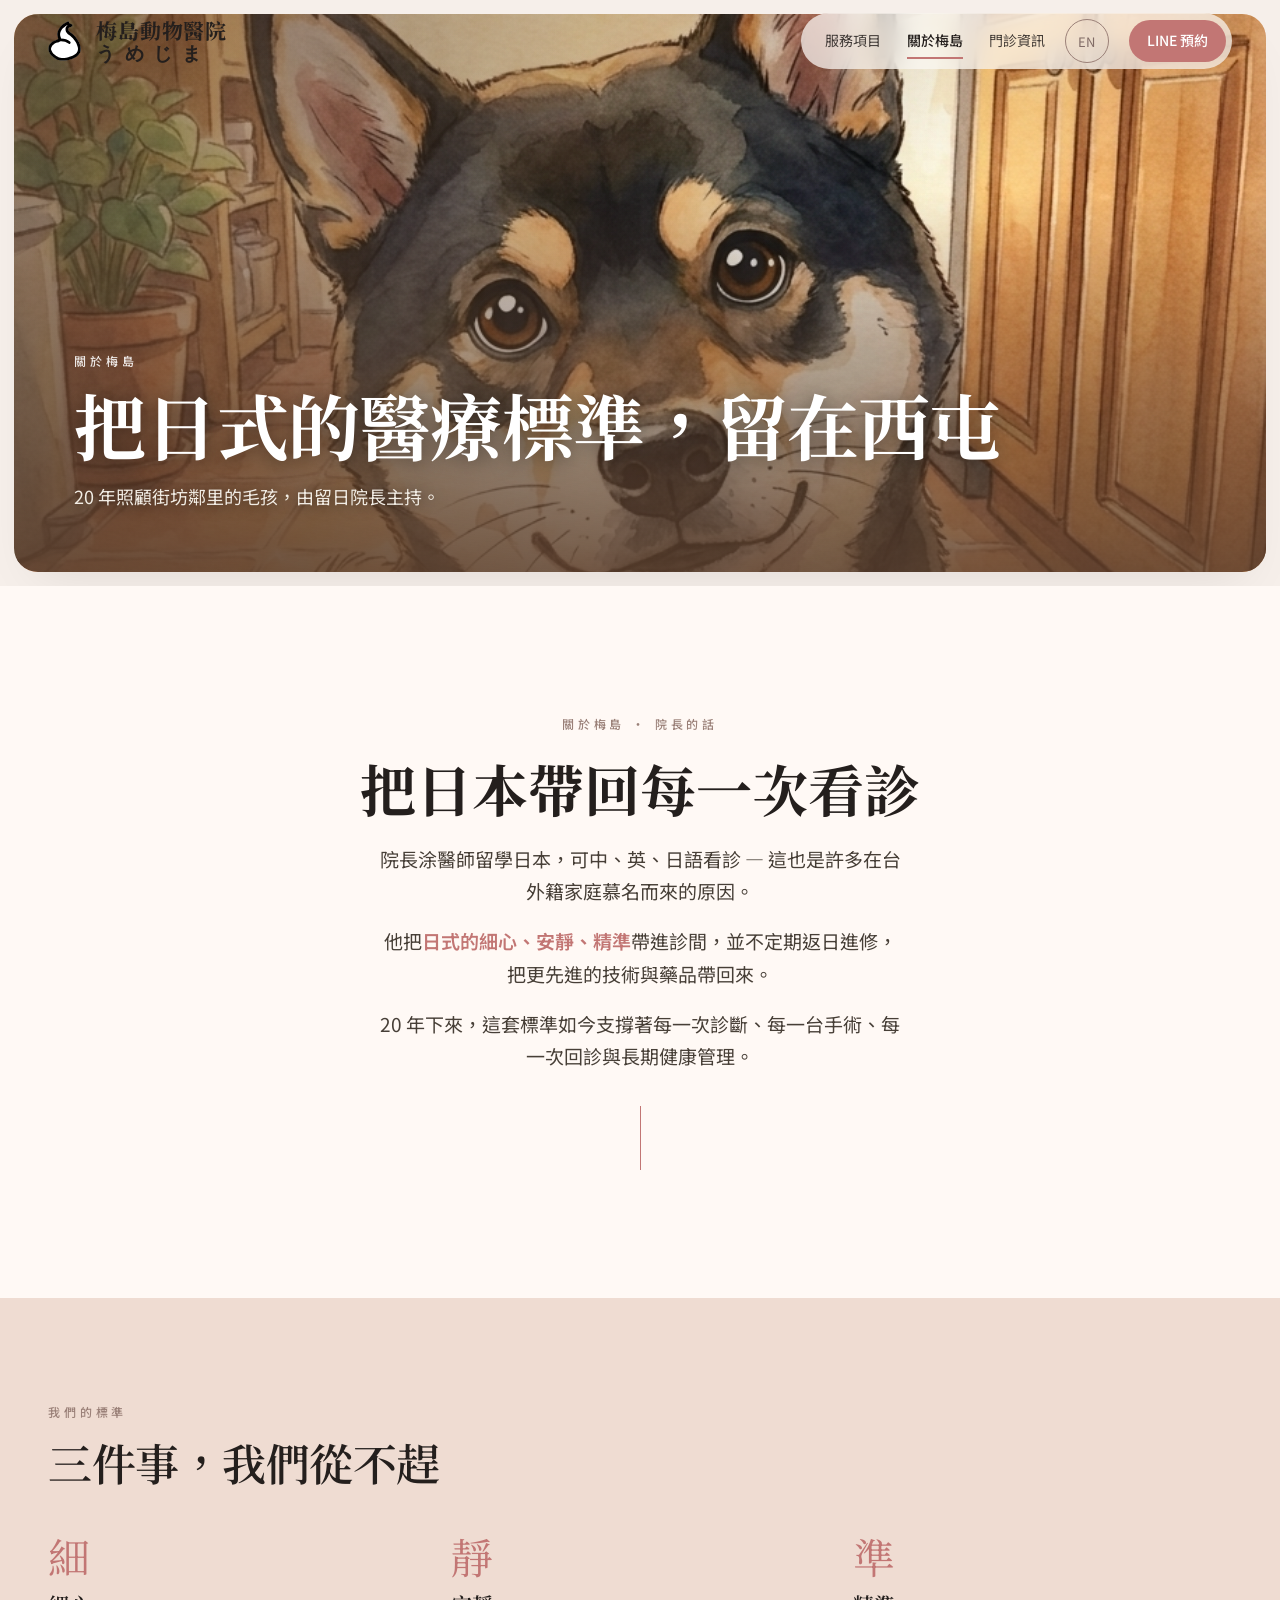
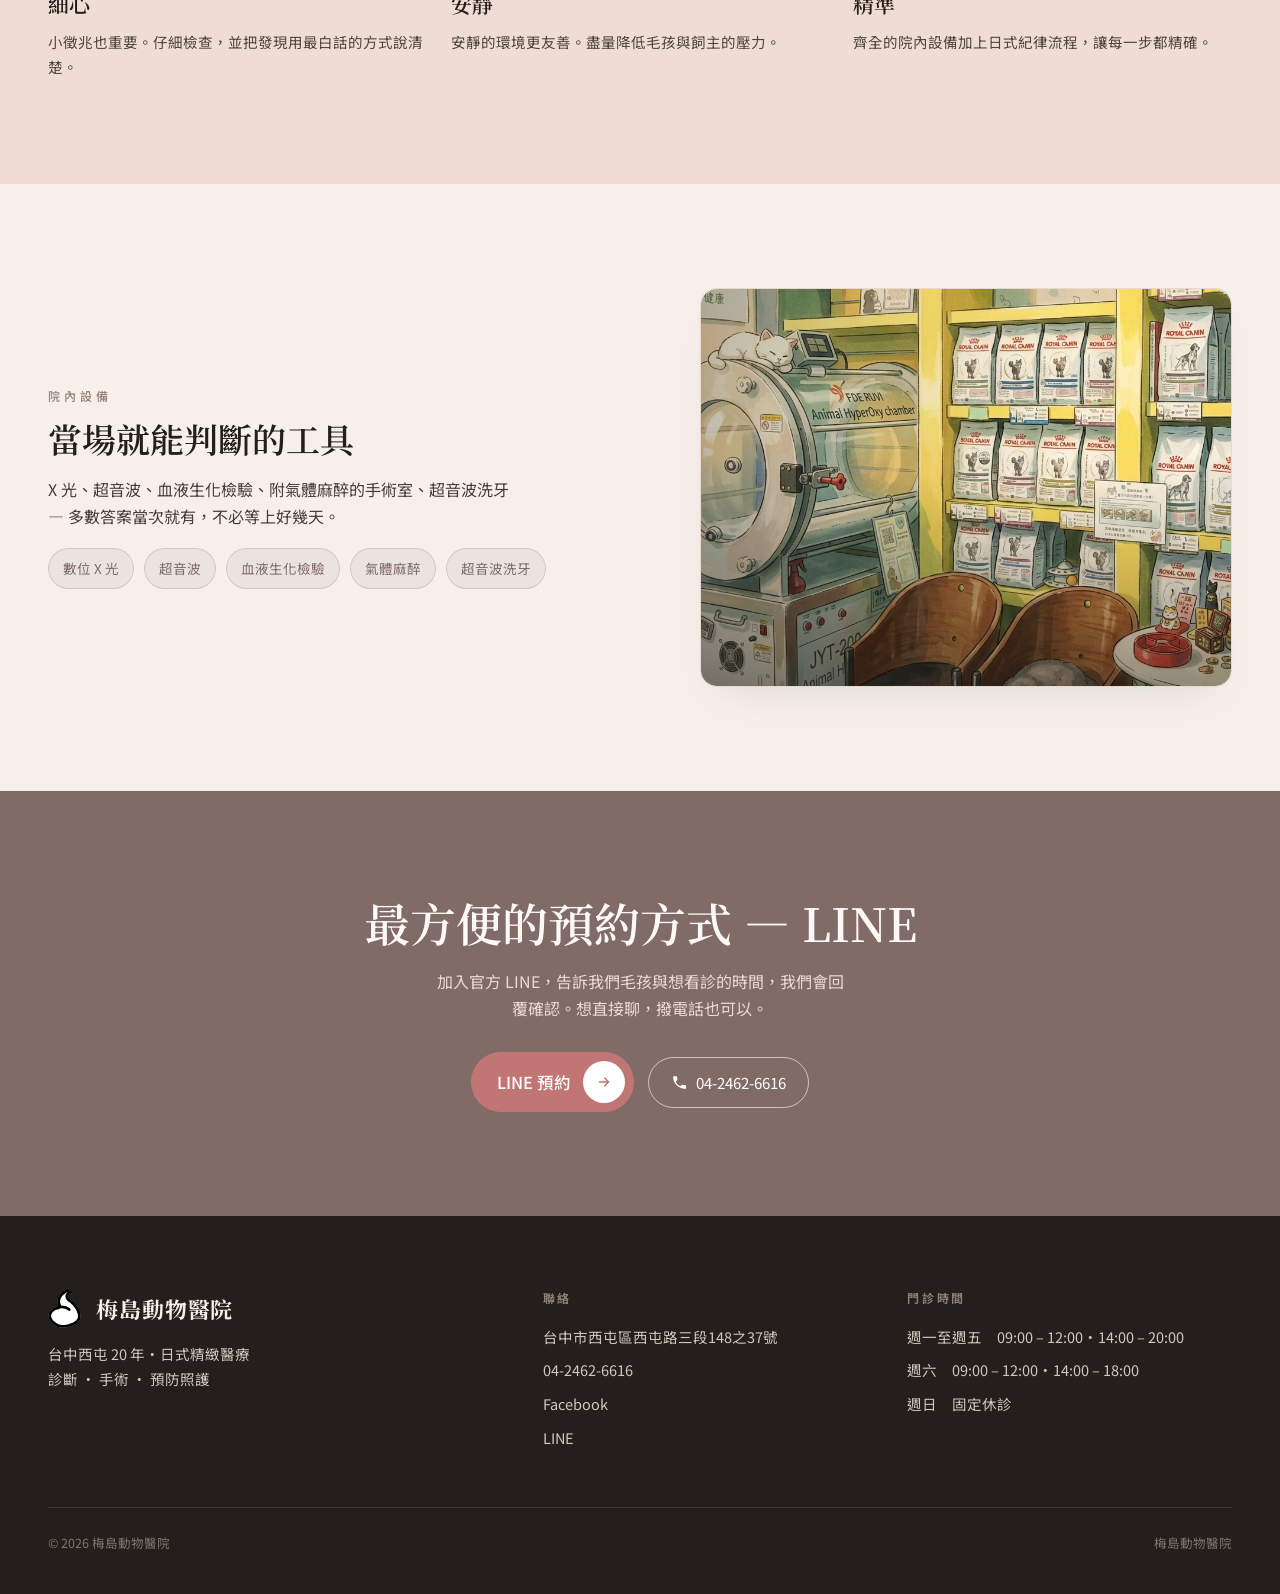
==== about.html @ d1900cbf "style(nav): a bit more space between logo and brand text Co-Authored-By: Claude Opus 5.5 <noreply@an" ====
<!DOCTYPE html>
<html lang="zh-Hant" data-lang="zh">
<head>
<meta charset="UTF-8" />
<link rel="icon" type="image/svg+xml" href="assets/logo-small.svg" />
<link rel="icon" type="image/png" sizes="32x32" href="assets/favicon-32.png" />
<link rel="icon" type="image/png" sizes="192x192" href="assets/icon-192.png" />
<link rel="apple-touch-icon" href="apple-touch-icon.png" />
<meta name="viewport" content="width=device-width, initial-scale=1" />
<title>關於梅島｜留日院長・日式精緻醫療 — 梅島動物醫院</title>
<meta name="description" content="梅島動物醫院 20 年深耕台中西屯。留日院長涂醫師，可中、英、日語看診，把日式細心、安靜、精準的醫療標準帶進診間。" />
<meta property="og:title" content="關於梅島｜梅島動物醫院" />
<meta property="og:type" content="website" />
<meta property="og:locale" content="zh_TW" />
<link rel="canonical" href="https://umesima.com/about.html" />
<meta property="og:url" content="https://umesima.com/about.html" />
<link rel="preconnect" href="https://fonts.googleapis.com" />
<link rel="preconnect" href="https://fonts.gstatic.com" crossorigin />
<link href="https://fonts.googleapis.com/css2?family=Noto+Sans+TC:wght@300;400;500;700&family=Noto+Serif+TC:wght@400;600;700&display=swap" rel="stylesheet" />
<link rel="stylesheet" href="assets/styles.css?v=38" />
<script src="assets/app.js?v=34" defer></script>
</head>
<body>

<!-- NAV -->
<nav class="nav" id="nav">
  <div class="nav-in">
    <a href="index.html" class="brand"><img class="logo" src="assets/logo-small.svg" alt="" width="25" height="30" /><span class="brand-t">梅島動物醫院<small class="brand-jp" lang="ja">うめじま</small></span></a>
    <div class="nav-r">
      <div class="nav-links">
        <a href="services.html" data-i18n="nav.services">服務項目</a>
        <a href="about.html" class="active" aria-current="page" data-i18n="nav.about">關於梅島</a>
        <a href="contact.html" data-i18n="nav.visit">門診資訊</a>
      </div>
      <button class="lang" id="langBtn" aria-label="切換語言 / switch language">EN</button>
      <a href="https://lin.ee/q2NhyMW" data-line class="nav-cta" data-i18n="cta.book">LINE 預約</a>
    </div>
  </div>
</nav>

<!-- PAGE HEADER -->
<header class="phead">
  <div class="phead-in phead-photo" style="--mist:92,64,46">
    <div class="bgphoto-img" style="background-image:url('assets/media/dog-ghibli.png');background-position:center 28%" aria-hidden="true"></div>
    <div class="phead-ghost" aria-hidden="true">梅島</div>
    <p class="kicker" data-i18n="ap.kicker">關於梅島</p>
    <h1 data-i18n="ap.h1">把日式的醫療標準，留在西屯</h1>
    <p class="psub" data-i18n="ap.sub">20 年照顧街坊鄰里的毛孩，由留日院長主持。</p>
  </div>
</header>

<!-- DIRECTOR STORY -->
<section class="story">
  <div class="story-ghost" aria-hidden="true">日式</div>
  <div class="wrap story-in r">
    <p class="kicker" data-i18n="story.kicker">關於梅島 · 院長的話</p>
    <h2 data-i18n="ab.h">把日本帶回每一次看診</h2>
    <p data-i18n="ab.p1">院長涂醫師留學日本，可中、英、日語看診 — 這也是許多在台外籍家庭慕名而來的原因。</p>
    <p data-i18n="ab.p2">他把<span class="em">日式的細心、安靜、精準</span>帶進診間，並不定期返日進修，把更先進的技術與藥品帶回來。</p>
    <p data-i18n="ab.p3">20 年下來，這套標準如今支撐著每一次診斷、每一台手術、每一次回診與長期健康管理。</p>
    <div class="story-line"></div>
  </div>
</section>

<!-- PHILOSOPHY 3-UP -->
<section class="band band-wood">
  <div class="wrap">
    <div class="sec-head r">
      <p class="kicker" data-i18n="ph.k">我們的標準</p>
      <h2 data-i18n="ph.h">三件事，我們從不趕</h2>
    </div>
    <div class="phil">
      <div class="r">
        <div class="num serif">細</div>
        <h4 data-i18n="ph1.t">細心</h4>
        <p data-i18n="ph1.p">小徵兆也重要。仔細檢查，並把發現用最白話的方式說清楚。</p>
      </div>
      <div class="r">
        <div class="num serif">靜</div>
        <h4 data-i18n="ph2.t">安靜</h4>
        <p data-i18n="ph2.p">安靜的環境更友善。盡量降低毛孩與飼主的壓力。</p>
      </div>
      <div class="r">
        <div class="num serif">準</div>
        <h4 data-i18n="ph3.t">精準</h4>
        <p data-i18n="ph3.p">齊全的院內設備加上日式紀律流程，讓每一步都精確。</p>
      </div>
    </div>
  </div>
</section>

<!-- EQUIPMENT TRUST -->
<section class="band">
  <div class="wrap split">
    <div class="split-txt r">
      <p class="kicker" data-i18n="at.k">院內設備</p>
      <h3 data-i18n="at.h">當場就能判斷的工具</h3>
      <p data-i18n="at.p">X 光、超音波、血液生化檢驗、附氣體麻醉的手術室、超音波洗牙 — 多數答案當次就有，不必等上好幾天。</p>
      <div class="chips">
        <span class="chip" data-i18n="sm.c1">數位 X 光</span>
        <span class="chip" data-i18n="sm.c2">超音波</span>
        <span class="chip" data-i18n="sm.c3">血液生化檢驗</span>
        <span class="chip" data-i18n="sm.c5">氣體麻醉</span>
        <span class="chip" data-i18n="sm.c6">超音波洗牙</span>
      </div>
    </div>
    <div class="split-fig fig-photo r"><img src="assets/media/hyperoxy.png" alt="插畫風格：院內設備" loading="lazy" width="896" height="1200" /></div>
  </div>
</section>

<!-- BOOK CTA -->
<section class="band band-sage">
  <div class="wrap bookblock r">
    <h2 data-i18n="cb.h">最方便的預約方式 — LINE</h2>
    <p data-i18n="cb.p">加入官方 LINE，告訴我們毛孩與想看診的時間，我們會回覆確認。想直接聊，撥電話也可以。</p>
    <div class="cta-row">
      <a href="https://lin.ee/q2NhyMW" data-line class="cta-round lg"><span data-i18n="cb.cta">LINE 預約</span><span class="ar"><svg viewBox="0 0 24 24"><path d="M5 12h14M13 6l6 6-6 6" fill="none" stroke="currentColor" stroke-width="2.2" stroke-linecap="round" stroke-linejoin="round"/></svg></span></a>
      <a href="tel:+886424626616" class="cta-ghost"><svg viewBox="0 0 24 24"><path d="M6.6 10.8c1.4 2.8 3.8 5.1 6.6 6.6l2.2-2.2c.3-.3.7-.4 1-.2 1.1.4 2.3.6 3.6.6.6 0 1 .4 1 1V20c0 .6-.4 1-1 1C10.6 21 3 13.4 3 4c0-.6.4-1 1-1h3.5c.6 0 1 .4 1 1 0 1.2.2 2.4.6 3.6.1.4 0 .8-.2 1l-2.3 2.2z"/></svg><span data-i18n="cta.tel">04-2462-6616</span></a>
    </div>
  </div>
</section>

<!-- FOOTER -->
<footer>
  <div class="wrap">
    <div class="foot-grid">
      <div>
        <div class="brand" style="font-family:var(--serif);font-weight:700;font-size:22px"><img class="logo" src="assets/logo-small.svg" alt="" width="25" height="30" />梅島動物醫院</div>
        <p data-i18n="foot.tag">台中西屯 20 年・日式精緻醫療<br>診斷 · 手術 · 預防照護</p>
      </div>
      <div>
        <h4 data-i18n="foot.contact">聯絡</h4>
        <p>台中市西屯區西屯路三段148之37號</p>
        <a href="tel:+886424626616">04-2462-6616</a>
        <a href="https://www.facebook.com/profile.php?id=100063917255991" target="_blank" rel="noopener">Facebook</a>
        <a href="https://lin.ee/q2NhyMW" data-line>LINE</a>
      </div>
      <div>
        <h4 data-i18n="foot.hours">門診時間</h4>
        <p data-i18n="foot.hr1">週一至週五　09:00 – 12:00・14:00 – 20:00</p>
        <p data-i18n="foot.hrsat">週六　09:00 – 12:00・14:00 – 18:00</p>
        <p data-i18n="foot.hr2">週日　固定休診</p>
      </div>
    </div>
    <div class="foot-bot">
      <span>© 2026 梅島動物醫院</span>
      <span data-i18n="foot.note">梅島動物醫院</span>
    </div>
  </div>
</footer>

<!-- STICKY MOBILE BAR -->
<div class="mbar">
  <a href="https://lin.ee/q2NhyMW" data-line><svg viewBox="0 0 24 24"><path d="M12 2C6.5 2 2 5.6 2 10c0 3.9 3.5 7.2 8.3 7.9.3.07.7.2.8.5.1.3.07.7.04 1l-.13.8c-.04.24-.18.93.82.5s5.3-3.1 7.2-5.3C20.5 13.9 22 12.1 22 10c0-4.4-4.5-8-10-8z"/></svg><span data-i18n="cta.book">LINE 預約</span></a>
  <a href="tel:+886424626616"><svg viewBox="0 0 24 24"><path d="M6.6 10.8c1.4 2.8 3.8 5.1 6.6 6.6l2.2-2.2c.3-.3.7-.4 1-.2 1.1.4 2.3.6 3.6.6.6 0 1 .4 1 1V20c0 .6-.4 1-1 1C10.6 21 3 13.4 3 4c0-.6.4-1 1-1h3.5c.6 0 1 .4 1 1 0 1.2.2 2.4.6 3.6.1.4 0 .8-.2 1l-2.3 2.2z"/></svg><span data-i18n="cta.call">撥打電話</span></a>
</div>

</body>
</html>
---- assets/styles.css ----
:root{
  /* neutrals */
  --paper:#F6EFEA; --porcelain:#FFF9F5; --wood:#EFDCD2; --wood-deep:#E4C6B8;
  --ink:#241F1D; --stone:#877B75; --line:#E8D8CF;
  /* main colors */
  --sage:#806B66; --sage-deep:#66524D; --sage-dim:#9A8078;
  --clay:#C27674; --clay-deep:#A85F5D;
  /* type */
  --serif:"Noto Serif TC",Georgia,"Times New Roman",serif;
  --sans:"Noto Sans TC",system-ui,-apple-system,"Helvetica Neue",sans-serif;
  --maxw:1240px; --ease:cubic-bezier(.22,.61,.36,1);
}
*{box-sizing:border-box;margin:0;padding:0}
html{scroll-behavior:smooth}
body{font-family:var(--sans);background:var(--paper);color:var(--ink);
  font-weight:400;line-height:1.7;-webkit-font-smoothing:antialiased;overflow-x:hidden}
img{max-width:100%;display:block}
a{color:inherit;text-decoration:none}
.wrap{max-width:var(--maxw);margin:0 auto;padding:0 28px}
.serif{font-family:var(--serif)}
.kicker{font-size:12px;letter-spacing:.32em;text-transform:uppercase;color:var(--sage-dim);font-weight:500}

/* ---------- nav ---------- */
.nav{position:fixed;top:0;left:0;right:0;z-index:50;transition:background .4s var(--ease),box-shadow .4s var(--ease);}
.nav-in{display:flex;align-items:center;justify-content:space-between;height:82px;max-width:var(--maxw);margin:0 auto;padding:0 28px}
.brand{font-family:var(--serif);font-weight:700;font-size:21px;letter-spacing:.04em;color:var(--ink);display:flex;align-items:center;gap:15px}
.nav .brand{min-height:44px}
.brand .logo{height:40px;width:auto;flex:none}
.brand-t{display:flex;flex-direction:column;line-height:1.05}
.brand-jp{font-family:"Hiragino Maru Gothic ProN","Zen Maru Gothic","Yu Gothic",sans-serif;font-size:19px;font-weight:600;letter-spacing:.5em;margin-top:3px}
.nav-r{display:flex;align-items:center;gap:20px}
.nav-links{display:flex;gap:26px;font-size:14px;color:var(--ink)}
.nav-links a{position:relative;padding:4px 0;color:var(--ink);opacity:.85;transition:opacity .2s}
.nav-links a::after{content:"";position:absolute;left:0;bottom:-2px;width:0;height:1.5px;background:var(--clay);transition:width .25s var(--ease)}
.nav-links a:hover{opacity:1}.nav-links a:hover::after{width:100%}
.nav-links a.active{opacity:1;font-weight:500}
.nav-links a.active::after{width:100%}
.lang{font-size:13px;letter-spacing:.05em;color:var(--sage);border:1px solid var(--sage-dim);border-radius:999px;
  min-width:44px;min-height:44px;padding:0 12px;cursor:pointer;background:transparent;font-family:var(--sans);transition:.2s var(--ease)}
.lang:hover{background:var(--sage);color:#fff;border-color:var(--sage)}
.nav-cta{display:inline-flex;align-items:center;gap:7px;background:var(--clay);color:#fff;
  font-size:14px;font-weight:500;padding:9px 18px;border-radius:999px;transition:.2s var(--ease)}
.nav-cta:hover{background:var(--clay-deep)}
.nav.scrolled{background:rgba(246,239,234,.92);backdrop-filter:saturate(140%) blur(10px);box-shadow:0 1px 0 var(--line)}

/* shared button base */
.btn{display:inline-flex;align-items:center;gap:9px;font-weight:500;font-size:15.5px;
  padding:14px 26px;border-radius:999px;transition:.22s var(--ease);cursor:pointer;border:none;font-family:var(--sans)}
.btn svg{width:18px;height:18px;fill:currentColor}

/* ---------- hero (editorial framed) ---------- */
.hero{padding:14px;background:linear-gradient(180deg,#ead8d2 0%,var(--paper) 42%)}
.frameH{position:relative;border-radius:24px;overflow:hidden;display:flex;align-items:center;
  min-height:clamp(580px,92svh,980px);box-shadow:0 44px 100px -54px rgba(60,50,40,.65)}
/* blurred fill of the same image -> full image-derived background, no empty column */
.hero-blur{position:absolute;inset:0;z-index:0;background:url('media/clinic-interior.png?r=1') center/cover no-repeat;
  filter:blur(36px) saturate(118%) brightness(.96);transform:scale(1.18)}
/* sharp whole image, contained on the right (radial = fallback if image missing) */
.hero-bg{position:absolute;inset:0;z-index:0;background:
  radial-gradient(120% 100% at 28% 34%, #f6ded7 0%, #edc9c0 34%, #ddada1 58%, #b88b80 80%, #7a625d 100%)}
.hero-bg.hero-photo{background:url('media/clinic-interior.png?r=1') right center/contain no-repeat;
  transform:scale(1.03);animation:heroZoom 18s var(--ease) forwards}
@keyframes heroZoom{to{transform:scale(1)}}
/* warm readability mist: sage->cocoa->blush diagonal (strong bottom-left under text, clears over the cat) */
.hero-mist{position:absolute;inset:0;z-index:1;pointer-events:none;background:
  linear-gradient(105deg, rgba(102,82,77,.74) 0%, rgba(132,93,88,.42) 34%, rgba(194,118,116,.12) 56%, rgba(194,118,116,0) 74%),
  linear-gradient(0deg, rgba(36,31,29,.50) 0%, rgba(36,31,29,.06) 30%, rgba(36,31,29,0) 55%)}
.hero-body{position:relative;z-index:3;max-width:var(--maxw);margin:0 auto;width:100%;padding:0 clamp(22px,4vw,56px)}
.hero-col{max-width:600px}
.hero-eyebrow{display:inline-flex;align-items:center;gap:10px;color:#fff;opacity:.95;margin-bottom:20px;text-shadow:0 1px 10px rgba(0,0,0,.5)}
.hero-eyebrow .rule{width:34px;height:1px;background:rgba(255,255,255,.7)}
.hero-display{font-family:var(--serif);font-weight:700;color:#fff;line-height:1.02;letter-spacing:.02em;
  font-size:clamp(60px,10vw,150px);text-shadow:0 4px 40px rgba(0,0,0,.32);white-space:nowrap}
.hero-sub{color:#f4ece4;font-size:clamp(15px,1.6vw,19px);line-height:1.8;max-width:40ch;margin:24px 0 0;
  text-shadow:0 1px 14px rgba(0,0,0,.5)}
.hero-col .cta-row{margin-top:30px}
.trust{display:flex;gap:clamp(18px,4vw,46px);margin-top:clamp(30px,5vh,56px);flex-wrap:wrap}
.trust .t{color:#fff;text-shadow:0 1px 12px rgba(0,0,0,.5)}
.trust .t b{font-family:var(--serif);font-weight:700;font-size:clamp(22px,2.4vw,32px);display:block;line-height:1.1}
.trust .t span{font-size:12.5px;letter-spacing:.04em;opacity:.9}
.trust .div{width:1px;align-self:stretch;background:rgba(255,255,255,.28)}
.scrollcue{position:absolute;left:50%;bottom:24px;transform:translateX(-50%);z-index:3;display:flex;flex-direction:column;align-items:center;gap:8px;color:#fff;opacity:.85;pointer-events:none}
.scrollcue .lbl{font-size:10px;letter-spacing:.3em;text-transform:uppercase;writing-mode:vertical-rl;text-shadow:0 1px 8px rgba(0,0,0,.5)}
.scrollcue .ln{width:1px;height:32px;background:linear-gradient(#fff,transparent);animation:heroCue 1.8s var(--ease) infinite}
@keyframes heroCue{0%{transform:scaleY(.3);transform-origin:top}50%{transform:scaleY(1);transform-origin:top}50.1%{transform-origin:bottom}100%{transform:scaleY(.3);transform-origin:bottom}}
@media(max-width:760px){.hero-col{max-width:none}.scrollcue{display:none}}
@media(prefers-reduced-motion:reduce){.hero-bg.hero-photo,.glass .gs{animation:none;transform:none}.scrollcue .ln{animation:none}}
.cta-row{display:flex;gap:14px;flex-wrap:wrap;align-items:center}
.cta-round{display:inline-flex;align-items:center;gap:12px;background:var(--clay);color:#fff;
  border-radius:999px;padding:7px 7px 7px 22px;font-weight:500;font-size:15px;transition:.22s var(--ease)}
.cta-round .ar{width:38px;height:38px;border-radius:50%;background:#fff;color:var(--clay);
  display:grid;place-items:center;transition:transform .25s var(--ease)}
.cta-round .ar svg{width:16px;height:16px}
.cta-round:hover{background:var(--clay-deep)}.cta-round:hover .ar{transform:rotate(-45deg)}
.cta-round.lg{font-size:16.5px;padding:9px 9px 9px 26px}
.cta-round.lg .ar{width:42px;height:42px}
.cta-ghost{display:inline-flex;align-items:center;gap:8px;color:#fff;font-size:15px;
  border:1.5px solid rgba(255,255,255,.6);border-radius:999px;padding:12px 22px;transition:.2s var(--ease)}
.cta-ghost:hover{background:#fff;color:var(--ink);border-color:#fff}
.cta-ghost svg{width:17px;height:17px;fill:currentColor}
/* glass social-proof card */
.glass{position:absolute;right:clamp(16px,3vw,40px);bottom:clamp(16px,3vw,40px);z-index:4;
  width:min(300px,76vw);background:rgba(250,248,244,.15);border:1px solid rgba(255,255,255,.34);
  backdrop-filter:blur(14px) saturate(140%);-webkit-backdrop-filter:blur(14px) saturate(140%);
  border-radius:18px;padding:20px 22px 22px;box-shadow:0 22px 54px -26px rgba(0,0,0,.55);touch-action:pan-y;cursor:pointer}
.glass .gs{display:flex;align-items:center;color:#fff;font-size:20px;font-weight:500;line-height:1.5;min-height:4.5em;text-shadow:0 1px 10px rgba(0,0,0,.35);animation:gsIn .5s var(--ease)}
@keyframes gsIn{from{opacity:0;transform:translateX(10px)}to{opacity:1;transform:none}}
.glass .gs[hidden]{display:none}
/* nav over photo — HOME hero only (pre-scroll = light) */
body.home .nav:not(.scrolled):not(.menu-open) .brand,body.home .nav:not(.scrolled):not(.menu-open) .nav-links a{color:#fff}
body.home .nav:not(.scrolled):not(.menu-open) .lang{color:#fff;border-color:rgba(255,255,255,.6)}
body.home .nav:not(.scrolled):not(.menu-open) .lang:hover{background:#fff;color:var(--sage);border-color:#fff}

/* ---------- page header (sub-pages) ---------- */
.phead{padding:14px}
.phead-in{position:relative;border-radius:24px;overflow:hidden;min-height:clamp(440px,62svh,620px);
  display:flex;flex-direction:column;justify-content:flex-end;padding:clamp(30px,5vw,60px);
  background:linear-gradient(135deg,var(--wood) 0%,var(--wood-deep) 68%,#cdbfa6 100%)}
.phead-in .kicker{margin-bottom:14px}
.phead-in h1{font-family:var(--serif);font-weight:700;color:var(--ink);
  font-size:clamp(38px,6vw,72px);line-height:1.08;letter-spacing:-.01em;position:relative;z-index:2}
.phead-in .psub{color:#4d453c;font-size:clamp(15px,1.6vw,18px);max-width:46ch;margin-top:18px;position:relative;z-index:2}
.phead-ghost{display:none}

/* ---------- section base ---------- */
section{position:relative}
.band{padding:104px 0}
.band-wood{background:var(--wood)}
.band-porc{background:var(--porcelain)}
.band-sage{background:var(--sage);color:var(--porcelain)}
.sec-head{max-width:60ch;margin-bottom:46px}
.sec-head h2{font-family:var(--serif);font-weight:600;font-size:clamp(28px,3.6vw,44px);line-height:1.18;margin:14px 0 0;letter-spacing:-.01em}
.band-sage .kicker{color:#ead6d0}.band-sage .sec-head h2{color:var(--porcelain)}

/* reveal-on-scroll */
.r{transition:opacity .7s var(--ease),transform .7s var(--ease)}
html.reveal .r{opacity:0;transform:translateY(26px)}
html.reveal .r.in{opacity:1;transform:none}

/* services cards */
.svc{display:grid;grid-template-columns:repeat(auto-fit,minmax(250px,1fr));gap:22px}
.card{background:var(--porcelain);border:1px solid var(--line);border-radius:16px;padding:30px 28px;
  transition:transform .3s var(--ease),box-shadow .3s var(--ease)}
.card:hover{transform:translateY(-6px);box-shadow:0 28px 50px -30px rgba(60,50,40,.4)}
.card .ix{font-family:var(--serif);font-size:15px;color:var(--clay);letter-spacing:.1em}
.card h3{font-family:var(--serif);font-weight:600;font-size:24px;margin:14px 0 10px}
.card p{font-size:15px;color:#4d453c}
.card .tag{font-size:12.5px;color:var(--sage);margin-top:16px;letter-spacing:.02em}

/* split column (text + side) */
.split{display:grid;grid-template-columns:1.05fr .95fr;gap:clamp(32px,5vw,64px);align-items:center}
.split.rev .split-txt{order:2}
.split-txt h3{font-family:var(--serif);font-weight:600;font-size:clamp(24px,3vw,34px);margin-bottom:16px;line-height:1.22}
.band-sage .split-txt h3{color:var(--porcelain)}
.split-txt p{font-size:16px;color:#473f37;max-width:52ch;margin-bottom:14px}
.band-sage .split-txt p{color:#eadbd3}
.split-fig{aspect-ratio:4/3;border-radius:16px;border:1px solid var(--line);background:
  linear-gradient(135deg,var(--wood) 0%,var(--wood-deep) 65%,var(--sage-dim) 130%);
  display:flex;align-items:flex-end;padding:16px}
.split-fig span{font-size:11px;letter-spacing:.18em;text-transform:uppercase;color:rgba(34,31,26,.5)}
.split-fig.fig-photo{display:block;padding:0;background:none;overflow:hidden;position:relative}
.split-fig.fig-photo img{position:absolute;inset:0;width:100%;height:100%;object-fit:cover;object-position:50% 46%;display:block;border-radius:inherit}
.split-fig.fig-photo::after{content:"";position:absolute;inset:0;z-index:1;pointer-events:none;border-radius:inherit;
  background:
    linear-gradient(180deg,rgba(28,24,20,0) 0%,rgba(28,24,20,0) 48%,rgba(28,24,20,.22) 76%,rgba(28,24,20,.46) 100%),
    linear-gradient(90deg,rgba(28,24,20,.28) 0%,rgba(28,24,20,.06) 44%,rgba(28,24,20,0) 72%)}
.chips{display:flex;flex-wrap:wrap;gap:10px;margin-top:18px}
.chip{font-size:13.5px;color:var(--sage);background:rgba(128,107,102,.09);border:1px solid rgba(128,107,102,.22);
  border-radius:999px;padding:8px 14px}
.band-sage .chip{color:#eaf1ec;background:rgba(255,255,255,.1);border-color:rgba(255,255,255,.26)}

/* philosophy 3-up */
.phil{display:grid;grid-template-columns:repeat(3,1fr);gap:24px}
.phil .num{font-family:var(--serif);font-size:42px;color:var(--clay);line-height:1}
.phil h4{font-family:var(--serif);font-weight:600;font-size:21px;margin:10px 0 8px}
.phil p{font-size:14.5px;color:#4d453c}

/* note box */
.note{background:var(--porcelain);border:1px solid var(--line);border-left:3px solid var(--clay);
  border-radius:12px;padding:22px 24px;font-size:15px;color:#473f37;max-width:62ch;line-height:1.75}
.note b{color:var(--ink)}

/* big LINE booking block */
.bookblock{text-align:center;max-width:640px;margin:0 auto}
.bookblock h2{font-family:var(--serif);font-weight:600;color:var(--porcelain);font-size:clamp(28px,4vw,46px);line-height:1.2;margin-bottom:18px}
.bookblock p{color:#eadbd3;margin-bottom:30px;max-width:46ch;margin-left:auto;margin-right:auto}
.bookblock .cta-row{justify-content:center}

/* 日式 story */
.story{padding:128px 0;background:var(--porcelain);overflow:hidden}
.story-ghost{display:none}
.story-in{position:relative;z-index:2;max-width:760px;margin:0 auto;text-align:center}
.story h2{font-family:var(--serif);font-weight:700;font-size:clamp(30px,4.6vw,56px);line-height:1.22;margin:20px 0}
.story p{font-size:clamp(16px,1.7vw,19px);color:#473f37;max-width:48ch;margin:0 auto 18px}
.story .em{color:var(--clay);font-weight:600}
.story-line{width:1px;height:0;background:var(--clay);margin:34px auto 0;transition:height 1s var(--ease)}
.story.in .story-line{height:64px}

/* vaccine LINE CTA */
.vacc{display:grid;grid-template-columns:1.2fr .8fr;gap:40px;align-items:center}
.vacc h2{font-family:var(--serif);font-weight:600;font-size:clamp(26px,3.4vw,40px);line-height:1.2;color:var(--porcelain)}
.vacc p{color:#d6e2da;margin:16px 0 26px;max-width:42ch}
.btn-line-lite{background:var(--porcelain);color:var(--sage-deep)}
.btn-line-lite:hover{background:#fff;transform:translateY(-2px)}
.vacc-aside{border-left:1px solid rgba(255,255,255,.22);padding-left:30px}
.vacc-aside li{list-style:none;display:flex;gap:12px;align-items:baseline;margin-bottom:14px;color:#e6efe9;font-size:15px}
.vacc-aside li b{font-family:var(--serif);color:var(--porcelain);font-size:18px}

/* hours/location */
.visit{display:grid;grid-template-columns:1fr 1fr;gap:48px;align-items:start}
.info-row{display:flex;justify-content:space-between;gap:18px;padding:16px 0;border-bottom:1px solid var(--line);font-size:15.5px}
.info-row .k{color:var(--stone);white-space:nowrap}.info-row .v{font-weight:500;text-align:right}
.info-row .closed{color:var(--clay)}
.info-row .v a,.visit p a{display:inline-flex;align-items:center;min-height:44px}
.map-ph{aspect-ratio:1/1;border-radius:16px;border:1px solid var(--line);background:
  repeating-linear-gradient(45deg,var(--wood),var(--wood) 14px,var(--wood-deep) 14px,var(--wood-deep) 28px);
  display:flex;align-items:center;justify-content:center;text-align:center;color:#6b6256;position:relative}
.map-ph a{background:var(--ink);color:var(--paper);padding:12px 22px;border-radius:999px;font-size:14px;font-weight:500}
.map-embed{aspect-ratio:1/1;border-radius:16px;overflow:hidden;border:1px solid var(--line);background:var(--wood)}
.map-embed iframe{width:100%;height:100%;border:0;display:block}

/* footer */
footer{background:var(--ink);color:#cfc8bd;padding:72px 0 40px}
.foot-grid{display:grid;grid-template-columns:1.4fr 1fr 1fr;gap:40px;margin-bottom:48px}
footer .brand{color:var(--paper);margin-bottom:14px}
footer h4{font-size:12px;letter-spacing:.22em;text-transform:uppercase;color:#8a8276;margin-bottom:16px}
footer a,footer p{font-size:14.5px;color:#cfc8bd;margin-bottom:9px;transition:color .2s;display:block}
footer a:hover{color:var(--clay)}
.foot-bot{border-top:1px solid #3a3530;padding-top:24px;display:flex;justify-content:space-between;font-size:12.5px;color:#7d766b;flex-wrap:wrap;gap:8px}

/* sticky mobile bar */
.mbar{position:fixed;left:50%;right:auto;bottom:calc(12px + env(safe-area-inset-bottom));z-index:60;display:none;gap:0;
  width:min(360px,calc(100% - 28px));overflow:hidden;transform:translate(-50%,14px);
  background:var(--porcelain);border:1px solid rgba(232,216,207,.9);border-radius:999px;
  box-shadow:0 18px 42px -24px rgba(0,0,0,.5);opacity:0;pointer-events:none;
  transition:opacity .25s var(--ease),transform .25s var(--ease)}
.mbar.show{opacity:1;pointer-events:auto;transform:translateX(-50%)}
.mbar a{flex:1;text-align:center;padding:12px 0;font-size:14.5px;font-weight:500;display:flex;align-items:center;justify-content:center;gap:7px;min-height:50px}
.mbar a:first-child{color:#fff;background:var(--sage)}
.mbar a:last-child{color:var(--ink)}
.mbar svg{width:17px;height:17px;fill:currentColor}

/* responsive */
@media(max-width:880px){
  .nav-links{display:none}
  .vacc,.visit,.foot-grid,.svc,.split,.phil{grid-template-columns:1fr}
  .split.rev .split-txt{order:0}
  .vacc-aside{border-left:none;border-top:1px solid rgba(255,255,255,.22);padding-left:0;padding-top:24px}
  .band{padding:72px 0}
  .mbar{display:flex}
  body{padding-bottom:calc(78px + env(safe-area-inset-bottom))}
  .nav-cta{display:none}
  html.reveal .r,html.reveal .story{opacity:1;transform:none}
  footer a{min-height:44px;display:flex;align-items:center;margin-bottom:0}
  .phil{gap:22px}
  .phil>div{display:grid;grid-template-columns:48px minmax(0,1fr);column-gap:14px;align-items:start}
  .phil .num{width:44px;height:44px;border-radius:50%;background:rgba(194,118,116,.12);
    display:flex;align-items:center;justify-content:center;font-size:26px}
  .phil h4{margin:1px 0 5px}
  .phil p{grid-column:2;font-size:15px}
}
@media(max-width:760px){
  /* stack hero vertically: text block, then glass card in normal flow (no overlap with .trust) */
  .frameH{min-height:88svh;flex-direction:column;justify-content:center;align-items:stretch}
  .hero-display{font-size:clamp(50px,15vw,92px)}
  .hero-body{padding-top:clamp(92px,16vh,132px);padding-bottom:4px}
  .trust{margin-top:clamp(22px,4vh,40px)}
  .glass{position:static;width:auto;align-self:stretch;margin:clamp(20px,4vh,30px) 14px clamp(16px,3vh,24px)}
  .glass .gs{min-height:3.4em}
}
@media(prefers-reduced-motion:reduce){
  *{transition:none!important;animation:none!important}
  html{scroll-behavior:auto}
  .r{opacity:1;transform:none}
}

/* ---------- mobile menu (injected by app.js) ---------- */
.nav-toggle{display:none;width:44px;height:44px;border:none;background:transparent;cursor:pointer;
  align-items:center;justify-content:center;padding:0;color:var(--ink);margin-left:2px}
.nav-toggle span{position:relative;display:block;width:22px;height:2px;background:currentColor;transition:background .15s}
.nav-toggle span::before,.nav-toggle span::after{content:"";position:absolute;left:0;width:22px;height:2px;
  background:currentColor;transition:transform .25s var(--ease),top .25s var(--ease)}
.nav-toggle span::before{top:-7px}.nav-toggle span::after{top:7px}
.nav-toggle.open span{background:transparent}
.nav-toggle.open span::before{top:0;transform:rotate(45deg)}
.nav-toggle.open span::after{top:0;transform:rotate(-45deg)}
body.home .nav:not(.scrolled):not(.menu-open) .nav-toggle{color:#fff}
.nav.menu-open .brand,.nav.menu-open .nav-toggle{color:var(--ink)}
.nav.menu-open .lang{color:var(--sage);border-color:var(--sage-dim)}

.m-menu{position:fixed;inset:0;z-index:40;background:var(--paper);padding:96px 28px 36px;
  display:flex;flex-direction:column;transform:translateY(-12px);opacity:0;visibility:hidden;
  transition:opacity .3s var(--ease),transform .3s var(--ease),visibility .3s}
.m-menu.open{opacity:1;transform:none;visibility:visible}
.m-menu a{font-family:var(--serif);font-size:clamp(26px,7vw,34px);font-weight:600;color:var(--ink);
  padding:20px 0;border-bottom:1px solid var(--line);display:flex;justify-content:space-between;align-items:center}
.m-menu a .ar{color:var(--clay);font-size:.7em}
.m-menu .m-line{margin-top:auto;display:flex;gap:12px;padding-top:28px}
.m-menu .m-line a{flex:1;justify-content:center;border:none;border-bottom:none;font-family:var(--sans);
  font-size:16px;font-weight:500;padding:16px;border-radius:999px;color:#fff;background:var(--sage)}
.m-menu .m-line a.call{background:transparent;color:var(--ink);border:1.5px solid var(--ink)}
@media(max-width:880px){.nav-toggle{display:flex}}
@media(min-width:881px){.m-menu,.nav-toggle{display:none}}
@media(prefers-reduced-motion:reduce){.m-menu{transition:visibility .3s}}

/* ---------- ghibli pets — simple two-card band ---------- */
.petpair{background:var(--wood)}
.petpair .sec-head{margin-bottom:clamp(28px,4vw,46px)}
.petpair .sec-head h2{font-family:var(--serif);font-weight:600;margin-top:12px;
  font-size:clamp(24px,3vw,38px);line-height:1.2}
.petpair-sub{margin-top:14px;color:var(--stone);font-size:clamp(14px,1.4vw,16px);
  max-width:40ch;margin-left:auto;margin-right:auto}
.pet-cards{display:grid;grid-template-columns:1fr 1fr;gap:clamp(16px,3vw,30px);
  max-width:740px;margin:0 auto}
.pet-card{border-radius:18px;overflow:hidden;background:#fff;border:6px solid #fff;
  box-shadow:0 26px 54px -32px rgba(60,50,40,.5);aspect-ratio:3/4}
.pet-card img{width:100%;height:100%;object-fit:cover;transition:transform .5s var(--ease)}
.pet-card:hover img{transform:scale(1.04)}
@media(max-width:560px){.pet-cards{gap:14px}}
@media(prefers-reduced-motion:reduce){.pet-card img{transition:none}}

/* ---------- vaccine band — composite as background (faces centered, kept visible) ---------- */
.vacc-bg{position:relative;overflow:hidden}
.vacc-bg-img{position:absolute;inset:0;z-index:0;
  background:url('media/pets-play.png') center center/cover no-repeat}
/* tint: strong left for heading, clears through the center where cat+dog faces sit,
   lifts again far-right behind the reminders (which fall over the dark shiba) */
.vacc-bg::after{content:"";position:absolute;inset:0;z-index:1;pointer-events:none;
  background:linear-gradient(90deg,
    rgba(102,82,77,.93) 0%,rgba(102,82,77,.82) 26%,rgba(143,105,96,.30) 46%,
    rgba(143,105,96,.10) 58%,rgba(102,82,77,.34) 80%,rgba(102,82,77,.52) 100%)}
.vacc-bg .wrap{position:relative;z-index:2}

/* page-header photo background (sub-pages) — dark scrim + light text for legibility */
.phead-photo>.bgphoto-img{position:absolute;inset:0;z-index:0;background-size:cover;background-position:center;background-repeat:no-repeat}
.phead-photo::after{content:"";position:absolute;inset:0;z-index:1;pointer-events:none;border-radius:inherit;
  background:
    linear-gradient(180deg,rgba(var(--mist,92,64,46),.12) 0%,rgba(var(--mist,92,64,46),0) 32%,rgba(var(--mist,92,64,46),.42) 66%,rgba(var(--mist,92,64,46),.82) 100%),
    linear-gradient(95deg,rgba(var(--mist,92,64,46),.62) 0%,rgba(var(--mist,92,64,46),.26) 40%,rgba(var(--mist,92,64,46),0) 72%)}
.phead-photo>.phead-ghost,.phead-photo>.kicker,.phead-photo>h1,.phead-photo>.psub{position:relative;z-index:2}
.phead-photo .kicker{color:rgba(255,255,255,.88)}
.phead-photo h1{color:#fff;text-shadow:0 2px 20px rgba(0,0,0,.5)}
.phead-photo .psub{color:#f1ece4;text-shadow:0 1px 14px rgba(0,0,0,.55)}

/* 10% drop shadow on image cards */
.phead-in{box-shadow:0 22px 50px -22px rgba(0,0,0,.10)}
.split-fig.fig-photo{box-shadow:0 20px 44px -20px rgba(0,0,0,.10)}

/* EN hero title is ~2.5x wider than 安心託付: let it wrap and scale down */
html[data-lang="en"] .hero-display{white-space:normal;font-size:clamp(46px,6.2vw,104px);line-height:1}
@media(max-width:760px){html[data-lang="en"] .hero-display{font-size:clamp(38px,11vw,72px)}}

/* home pre-scroll: nav sits over the busy illustration — frosted pill keeps white links legible */
@media(min-width:881px){
  body.home .nav:not(.scrolled):not(.menu-open) .nav-r{background:rgba(34,31,26,.38);
    -webkit-backdrop-filter:blur(12px) saturate(120%);backdrop-filter:blur(12px) saturate(120%);
    border-radius:999px;padding:6px 6px 6px 24px;transition:background .4s var(--ease)}
  body.home .nav:not(.scrolled):not(.menu-open) .nav-links a{opacity:1}
}
/* sub-pages pre-scroll: nav sits over the photo header — light frosted pill keeps ink links + lang chip legible */
@media(min-width:881px){
  body:not(.home) .nav:not(.scrolled):not(.menu-open) .nav-r{background:rgba(251,250,247,.72);
    -webkit-backdrop-filter:blur(12px) saturate(120%);backdrop-filter:blur(12px) saturate(120%);
    border-radius:999px;padding:6px 6px 6px 24px}
}
/* mobile sub-pages pre-scroll: lang chip needs its own backing over the photo header */
@media(max-width:880px){
  body:not(.home) .nav:not(.scrolled):not(.menu-open) .lang{background:rgba(251,250,247,.82);
    -webkit-backdrop-filter:blur(8px);backdrop-filter:blur(8px)}
}
/* .split-txt p / .story p were overriding the kicker scale (16-19px, dark) — keep one kicker style site-wide */
.split-txt p.kicker,.story p.kicker{font-size:12px;color:var(--sage-dim);margin-bottom:12px;max-width:none}
.band-sage .split-txt p.kicker{color:#ead6d0}
/* index 院所環境: text-only band — centered like .story so the right half doesn't read as a missing image */
#scene .split-txt{margin:0 auto;text-align:center}
#scene .split-txt p{margin-left:auto;margin-right:auto}
#scene .chips{justify-content:center}
/* sharp hero image fades into the blurred fill instead of a hard vertical seam */
@media(min-width:881px){
  .hero-bg.hero-photo{left:auto;width:auto;aspect-ratio:896/1200;background-size:cover;
    -webkit-mask-image:linear-gradient(90deg,transparent 0,rgba(0,0,0,.35) 14%,#000 42%);
    mask-image:linear-gradient(90deg,transparent 0,rgba(0,0,0,.35) 14%,#000 42%)}
}
@media(max-width:880px){
  .hero-bg.hero-photo{height:auto;margin:auto 0;aspect-ratio:896/1200;background-size:cover;
    -webkit-mask-image:linear-gradient(180deg,transparent 0,#000 22%,#000 80%,transparent 100%);
    mask-image:linear-gradient(180deg,transparent 0,#000 22%,#000 80%,transparent 100%)}
}
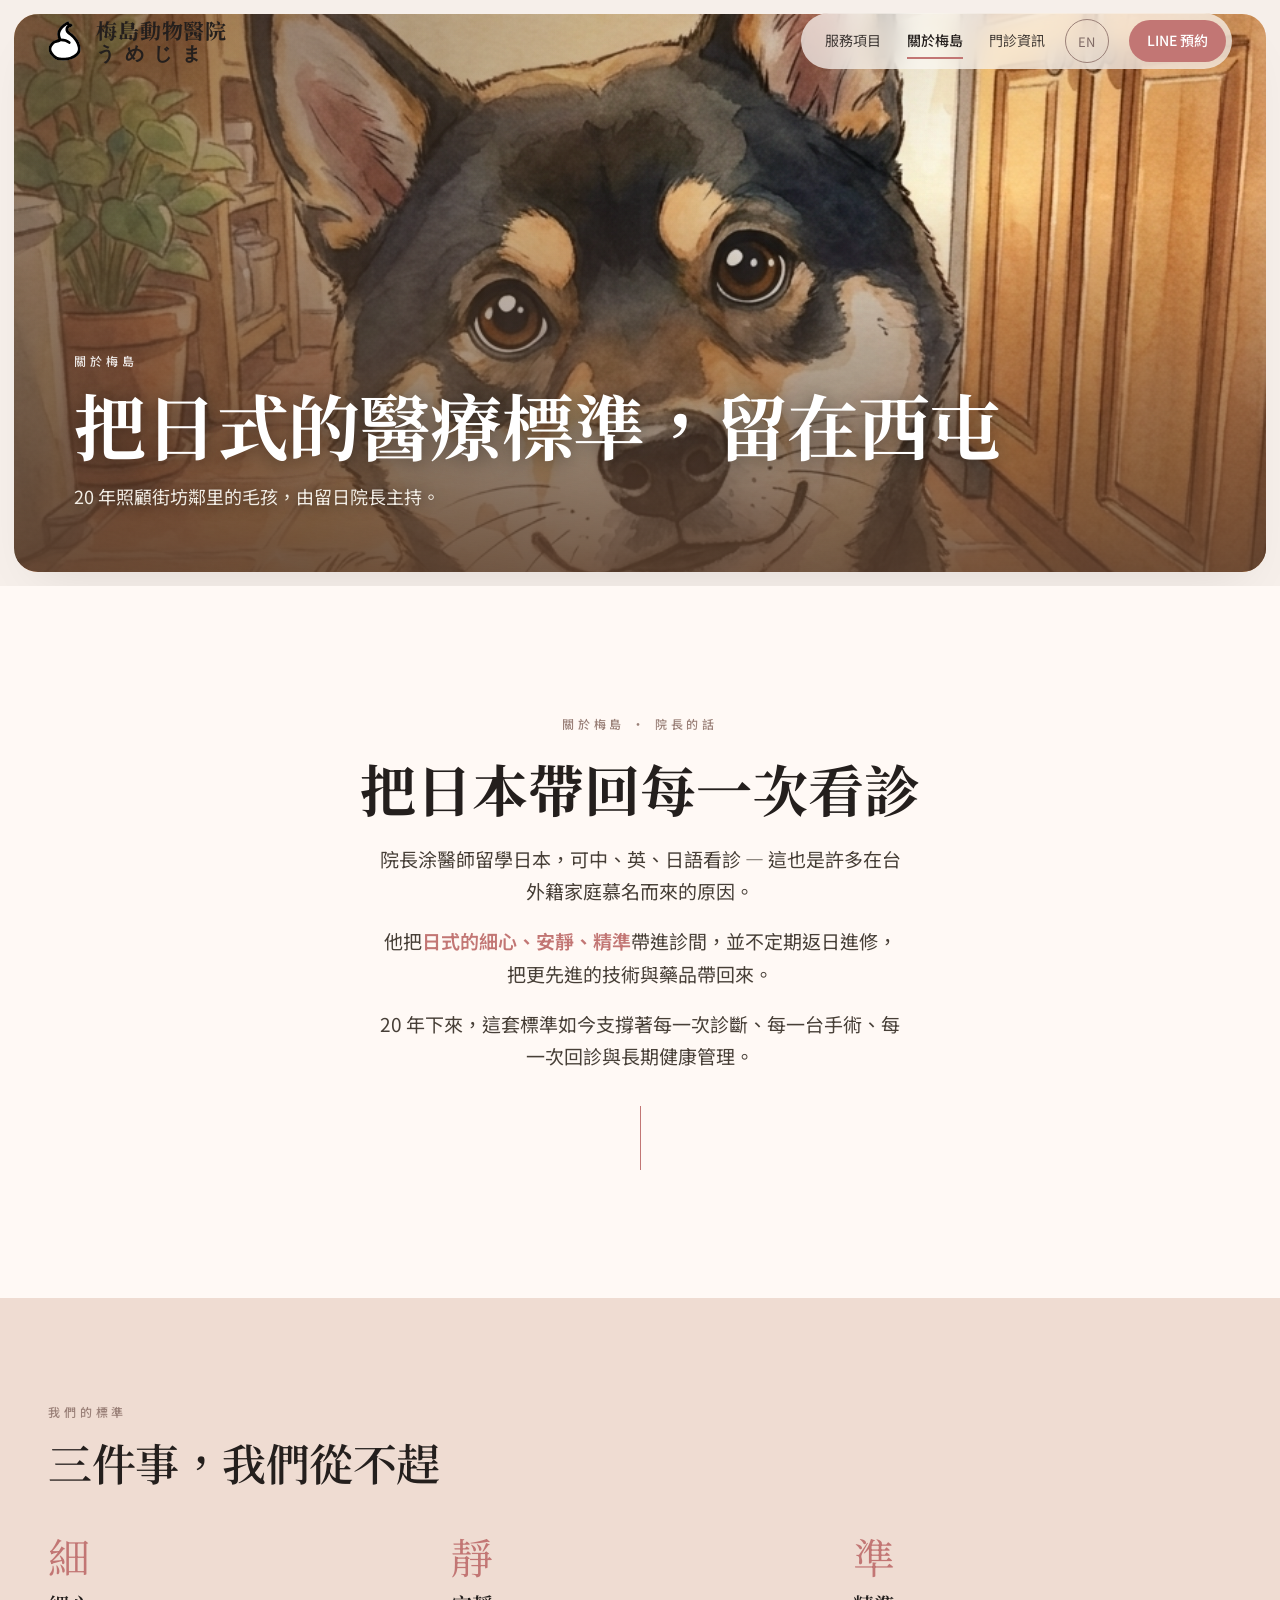
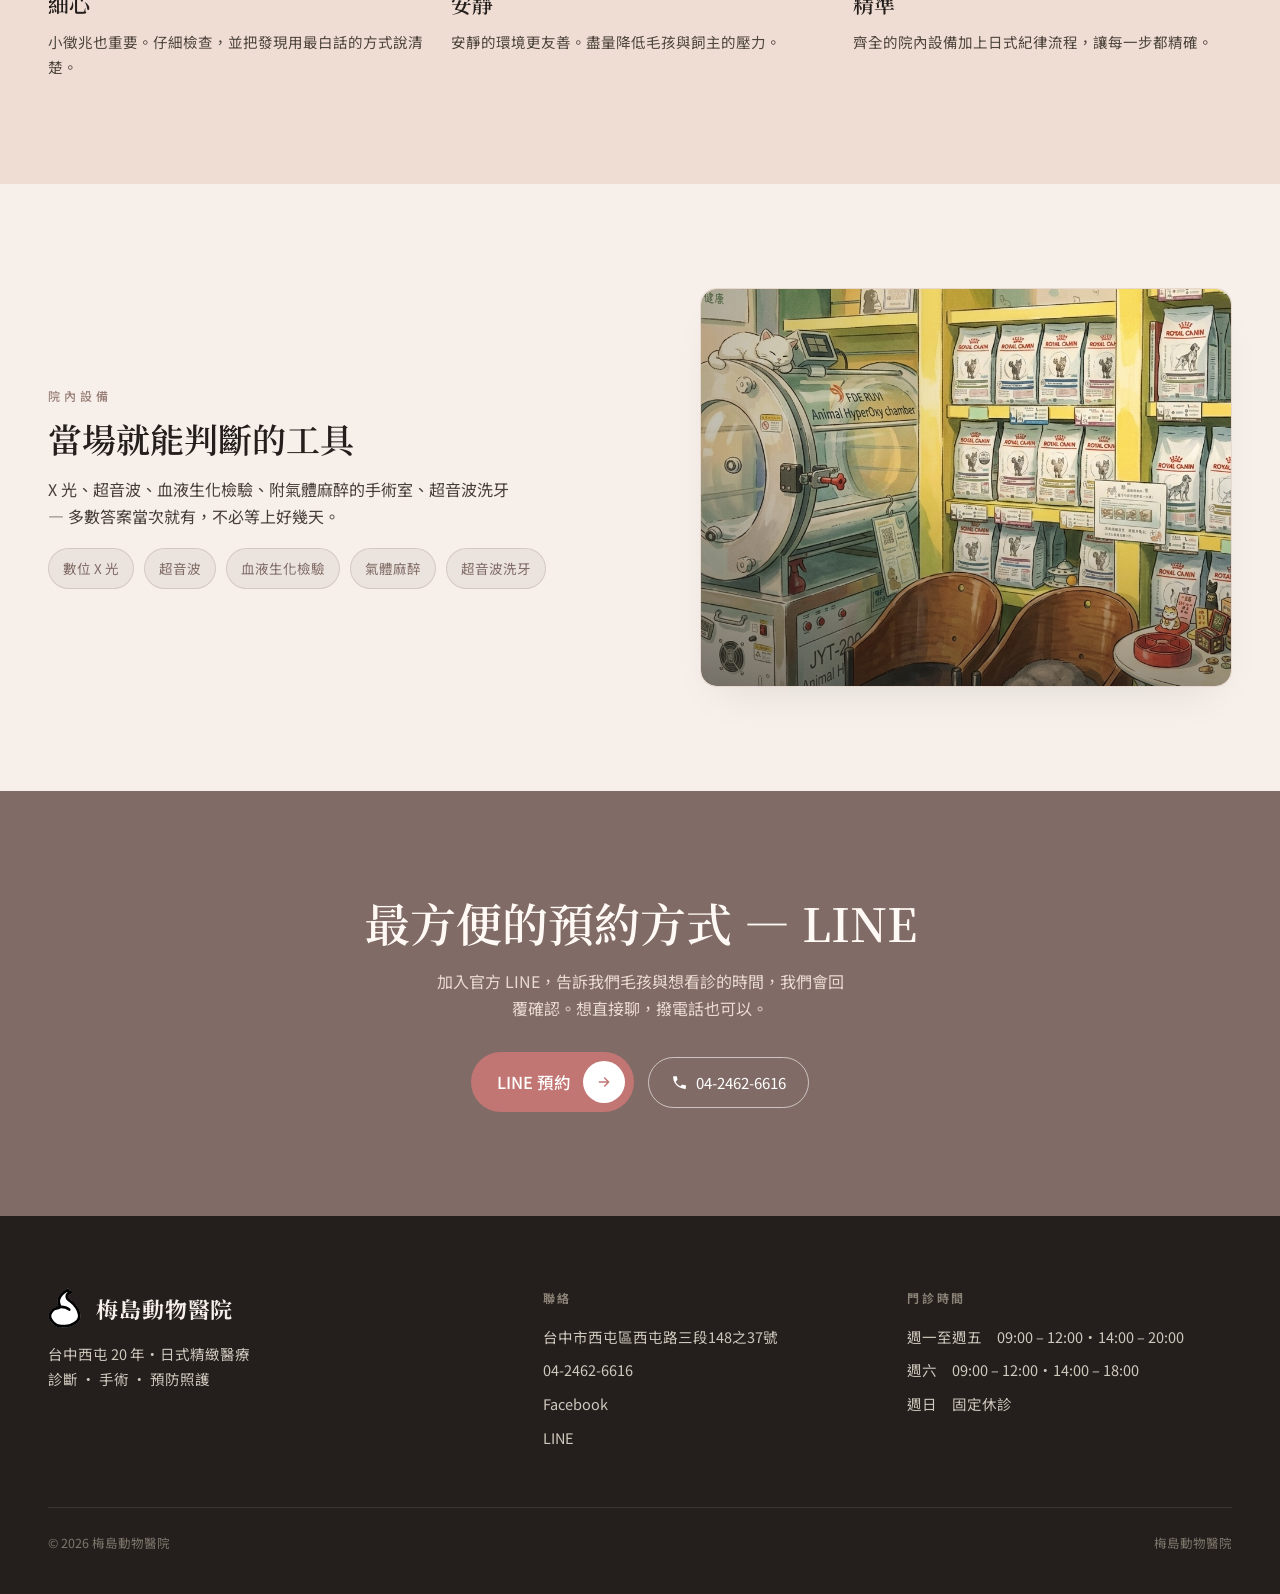
==== commit 58f53d79: "feat(brand): smoother logo curve; add PDF/Google logo files Co-Authored-By: Claude Opus 5.5 <noreply" ====
--- a/about.html
+++ b/about.html
@@ -2,10 +2,10 @@
 <html lang="zh-Hant" data-lang="zh">
 <head>
 <meta charset="UTF-8" />
-<link rel="icon" type="image/svg+xml" href="assets/logo-small.svg" />
-<link rel="icon" type="image/png" sizes="32x32" href="assets/favicon-32.png" />
-<link rel="icon" type="image/png" sizes="192x192" href="assets/icon-192.png" />
-<link rel="apple-touch-icon" href="apple-touch-icon.png" />
+<link rel="icon" type="image/svg+xml" href="assets/logo-small.svg?v=2" />
+<link rel="icon" type="image/png" sizes="32x32" href="assets/favicon-32.png?v=2" />
+<link rel="icon" type="image/png" sizes="192x192" href="assets/icon-192.png?v=2" />
+<link rel="apple-touch-icon" href="apple-touch-icon.png?v=2" />
 <meta name="viewport" content="width=device-width, initial-scale=1" />
 <title>關於梅島｜留日院長・日式精緻醫療 — 梅島動物醫院</title>
 <meta name="description" content="梅島動物醫院 20 年深耕台中西屯。留日院長涂醫師，可中、英、日語看診，把日式細心、安靜、精準的醫療標準帶進診間。" />
@@ -25,7 +25,7 @@
 <!-- NAV -->
 <nav class="nav" id="nav">
   <div class="nav-in">
-    <a href="index.html" class="brand"><img class="logo" src="assets/logo-small.svg" alt="" width="25" height="30" /><span class="brand-t">梅島動物醫院<small class="brand-jp" lang="ja">うめじま</small></span></a>
+    <a href="index.html" class="brand"><img class="logo" src="assets/logo-small.svg?v=2" alt="" width="25" height="30" /><span class="brand-t">梅島動物醫院<small class="brand-jp" lang="ja">うめじま</small></span></a>
     <div class="nav-r">
       <div class="nav-links">
         <a href="services.html" data-i18n="nav.services">服務項目</a>
@@ -125,7 +125,7 @@
   <div class="wrap">
     <div class="foot-grid">
       <div>
-        <div class="brand" style="font-family:var(--serif);font-weight:700;font-size:22px"><img class="logo" src="assets/logo-small.svg" alt="" width="25" height="30" />梅島動物醫院</div>
+        <div class="brand" style="font-family:var(--serif);font-weight:700;font-size:22px"><img class="logo" src="assets/logo-small.svg?v=2" alt="" width="25" height="30" />梅島動物醫院</div>
         <p data-i18n="foot.tag">台中西屯 20 年・日式精緻醫療<br>診斷 · 手術 · 預防照護</p>
       </div>
       <div>
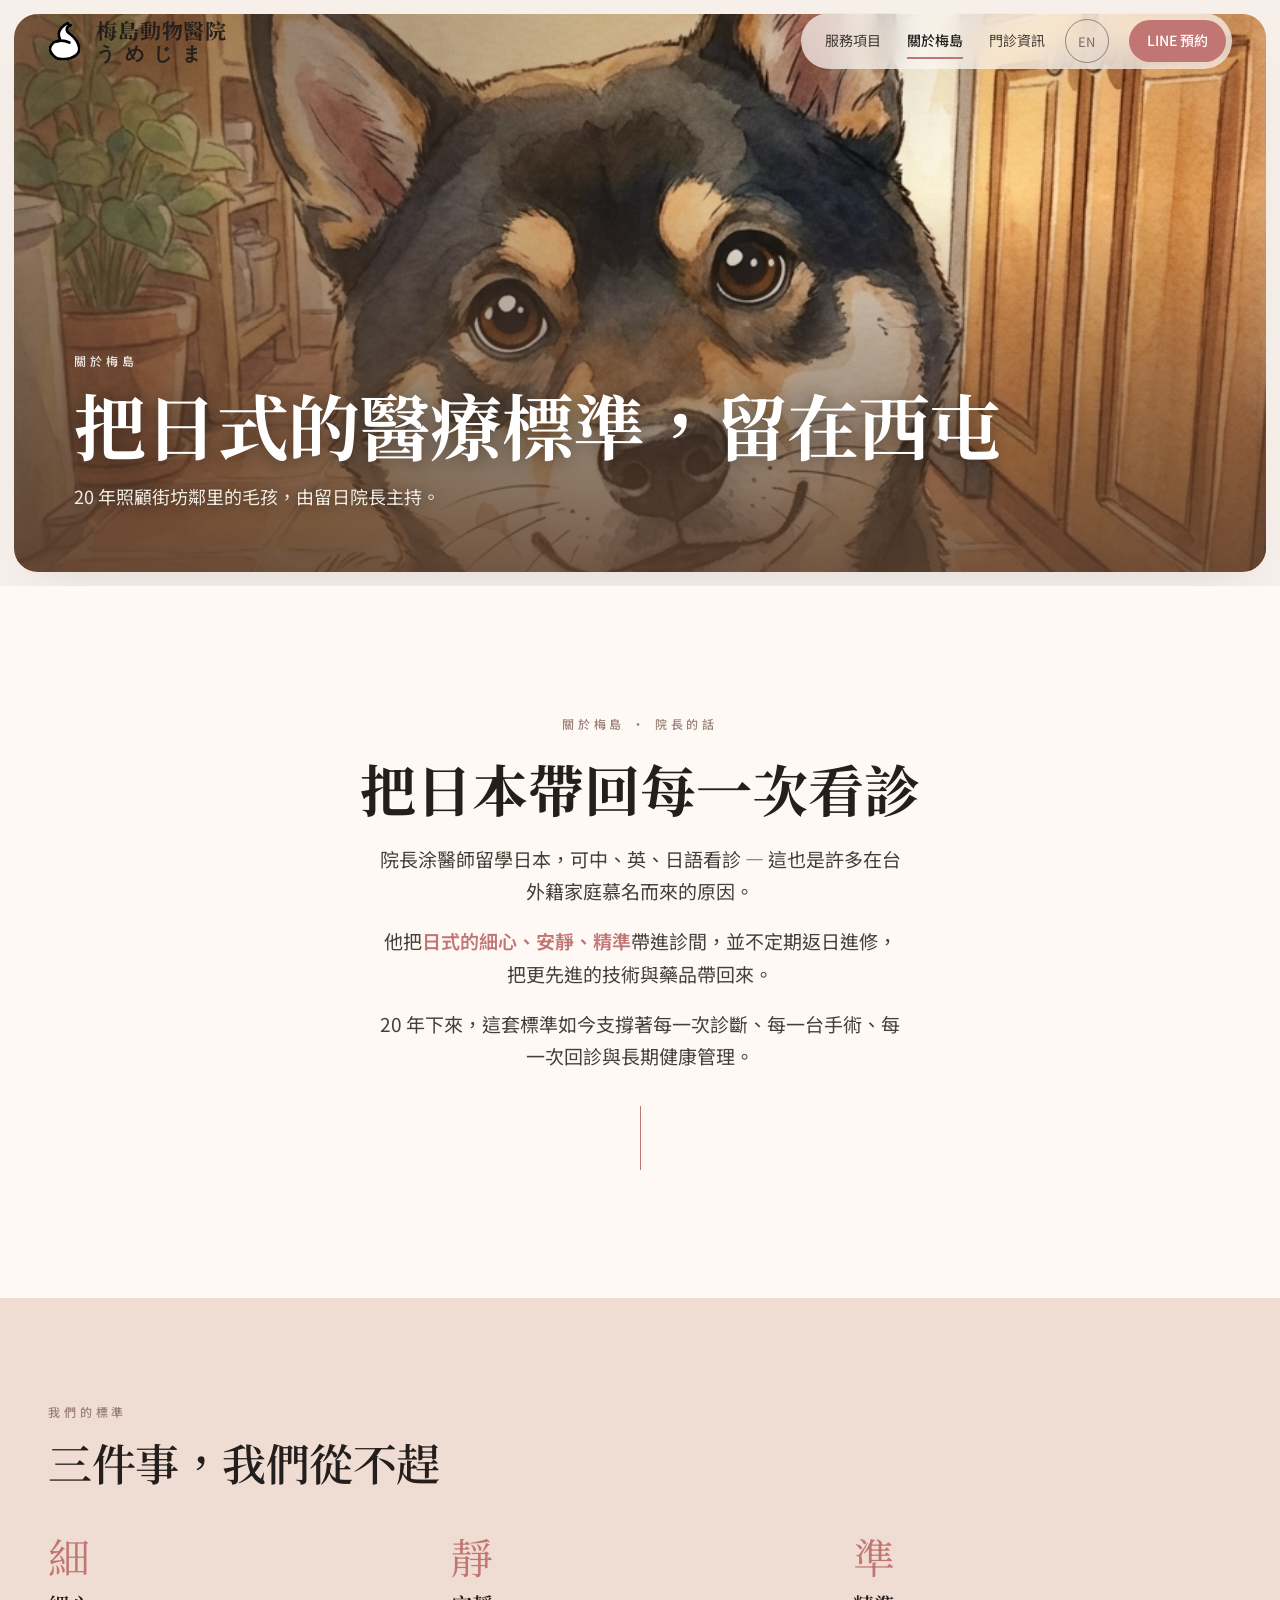
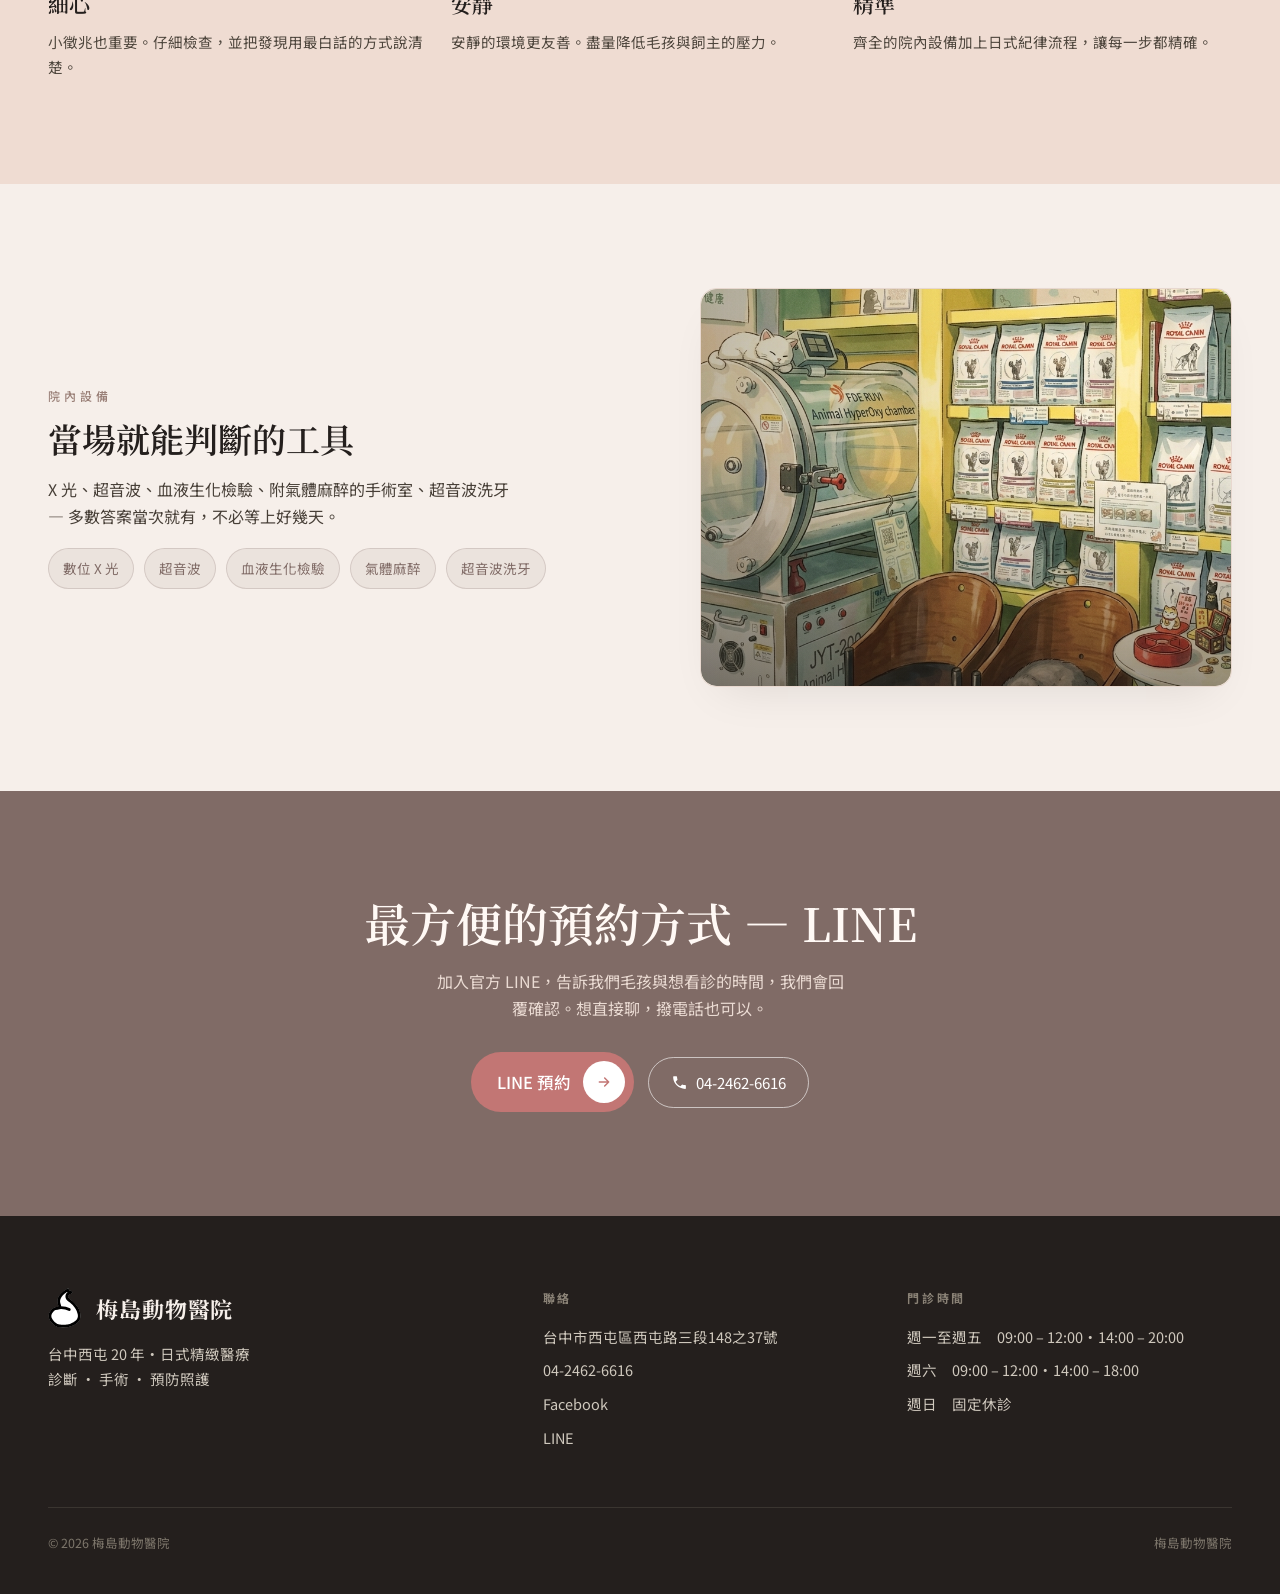
==== commit 02600283: "fix(brand): clean neck/body junction in logo, no thick blob Co-Authored-By: Claude Opus 5.5 <noreply" ====
--- a/about.html
+++ b/about.html
@@ -2,10 +2,10 @@
 <html lang="zh-Hant" data-lang="zh">
 <head>
 <meta charset="UTF-8" />
-<link rel="icon" type="image/svg+xml" href="assets/logo-small.svg?v=2" />
-<link rel="icon" type="image/png" sizes="32x32" href="assets/favicon-32.png?v=2" />
-<link rel="icon" type="image/png" sizes="192x192" href="assets/icon-192.png?v=2" />
-<link rel="apple-touch-icon" href="apple-touch-icon.png?v=2" />
+<link rel="icon" type="image/svg+xml" href="assets/logo-small.svg?v=3" />
+<link rel="icon" type="image/png" sizes="32x32" href="assets/favicon-32.png?v=3" />
+<link rel="icon" type="image/png" sizes="192x192" href="assets/icon-192.png?v=3" />
+<link rel="apple-touch-icon" href="apple-touch-icon.png?v=3" />
 <meta name="viewport" content="width=device-width, initial-scale=1" />
 <title>關於梅島｜留日院長・日式精緻醫療 — 梅島動物醫院</title>
 <meta name="description" content="梅島動物醫院 20 年深耕台中西屯。留日院長涂醫師，可中、英、日語看診，把日式細心、安靜、精準的醫療標準帶進診間。" />
@@ -25,7 +25,7 @@
 <!-- NAV -->
 <nav class="nav" id="nav">
   <div class="nav-in">
-    <a href="index.html" class="brand"><img class="logo" src="assets/logo-small.svg?v=2" alt="" width="25" height="30" /><span class="brand-t">梅島動物醫院<small class="brand-jp" lang="ja">うめじま</small></span></a>
+    <a href="index.html" class="brand"><img class="logo" src="assets/logo-small.svg?v=3" alt="" width="25" height="30" /><span class="brand-t">梅島動物醫院<small class="brand-jp" lang="ja">うめじま</small></span></a>
     <div class="nav-r">
       <div class="nav-links">
         <a href="services.html" data-i18n="nav.services">服務項目</a>
@@ -125,7 +125,7 @@
   <div class="wrap">
     <div class="foot-grid">
       <div>
-        <div class="brand" style="font-family:var(--serif);font-weight:700;font-size:22px"><img class="logo" src="assets/logo-small.svg?v=2" alt="" width="25" height="30" />梅島動物醫院</div>
+        <div class="brand" style="font-family:var(--serif);font-weight:700;font-size:22px"><img class="logo" src="assets/logo-small.svg?v=3" alt="" width="25" height="30" />梅島動物醫院</div>
         <p data-i18n="foot.tag">台中西屯 20 年・日式精緻醫療<br>診斷 · 手術 · 預防照護</p>
       </div>
       <div>
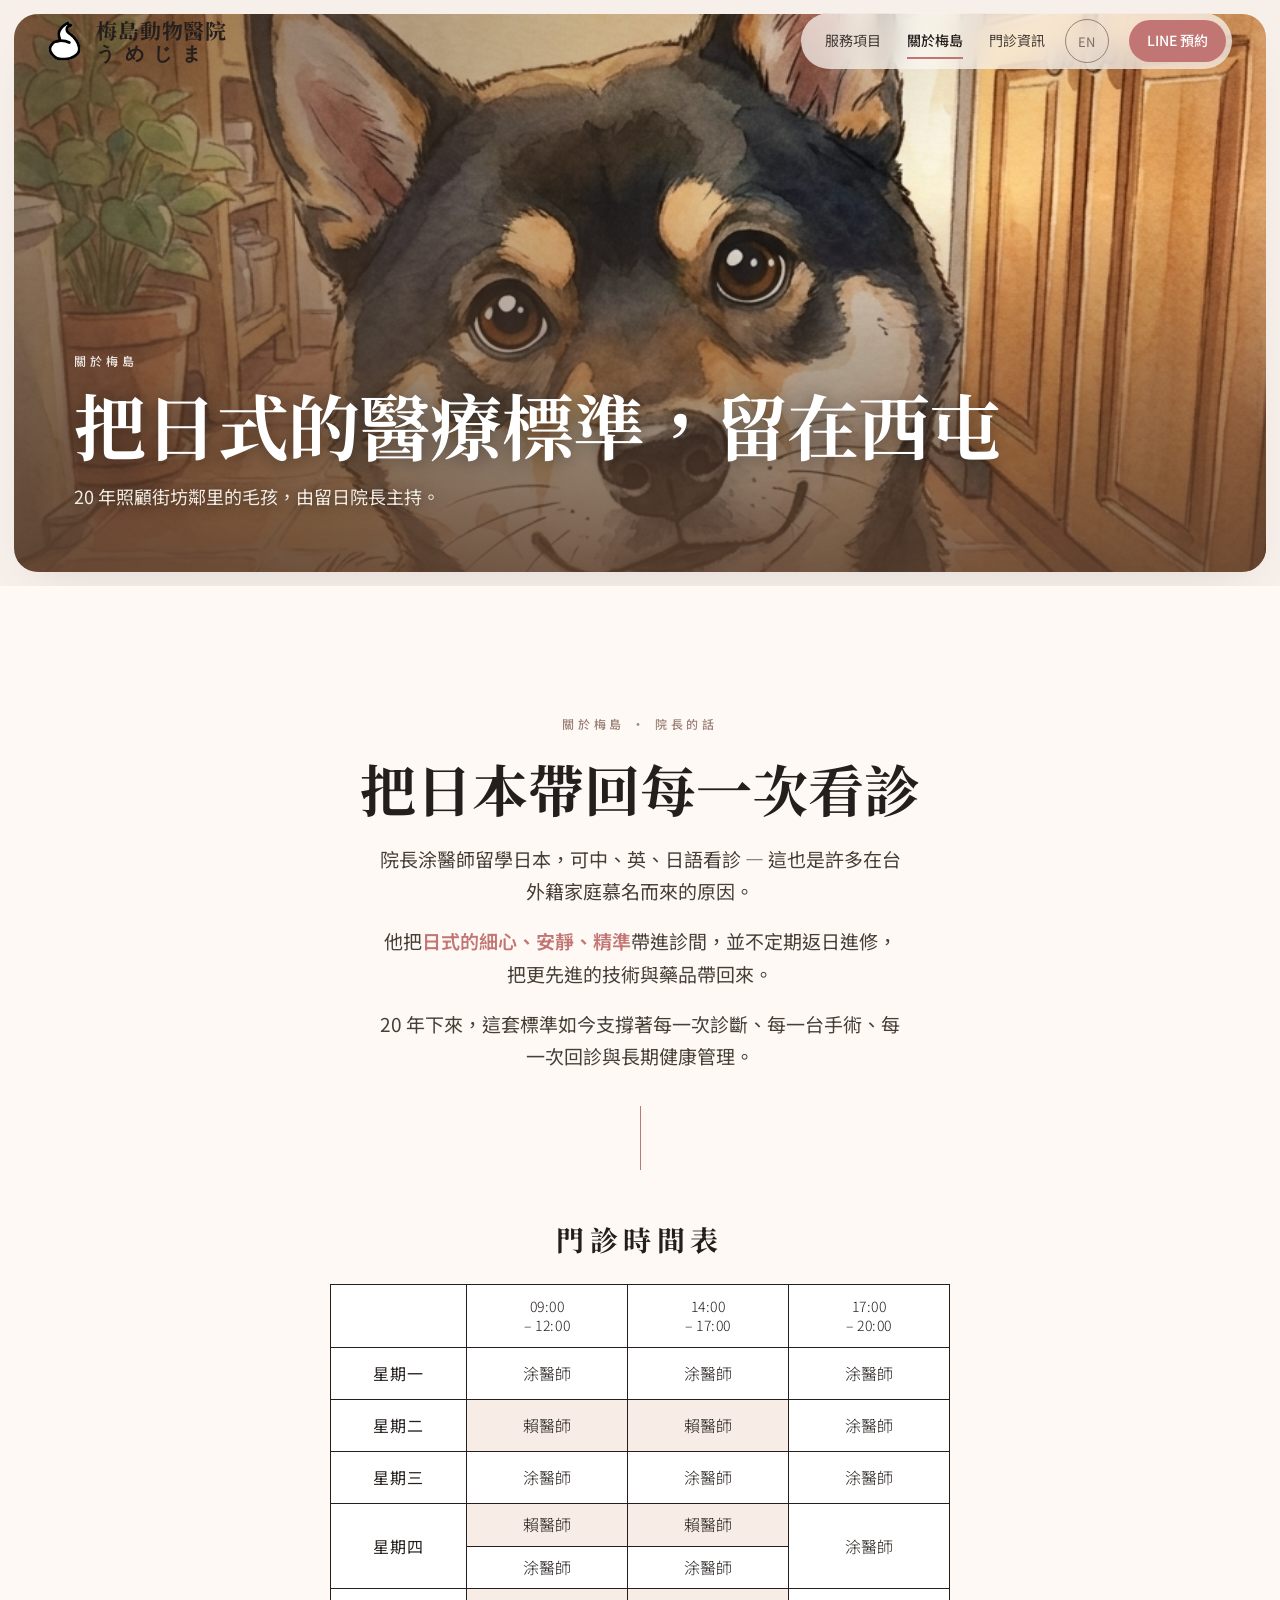
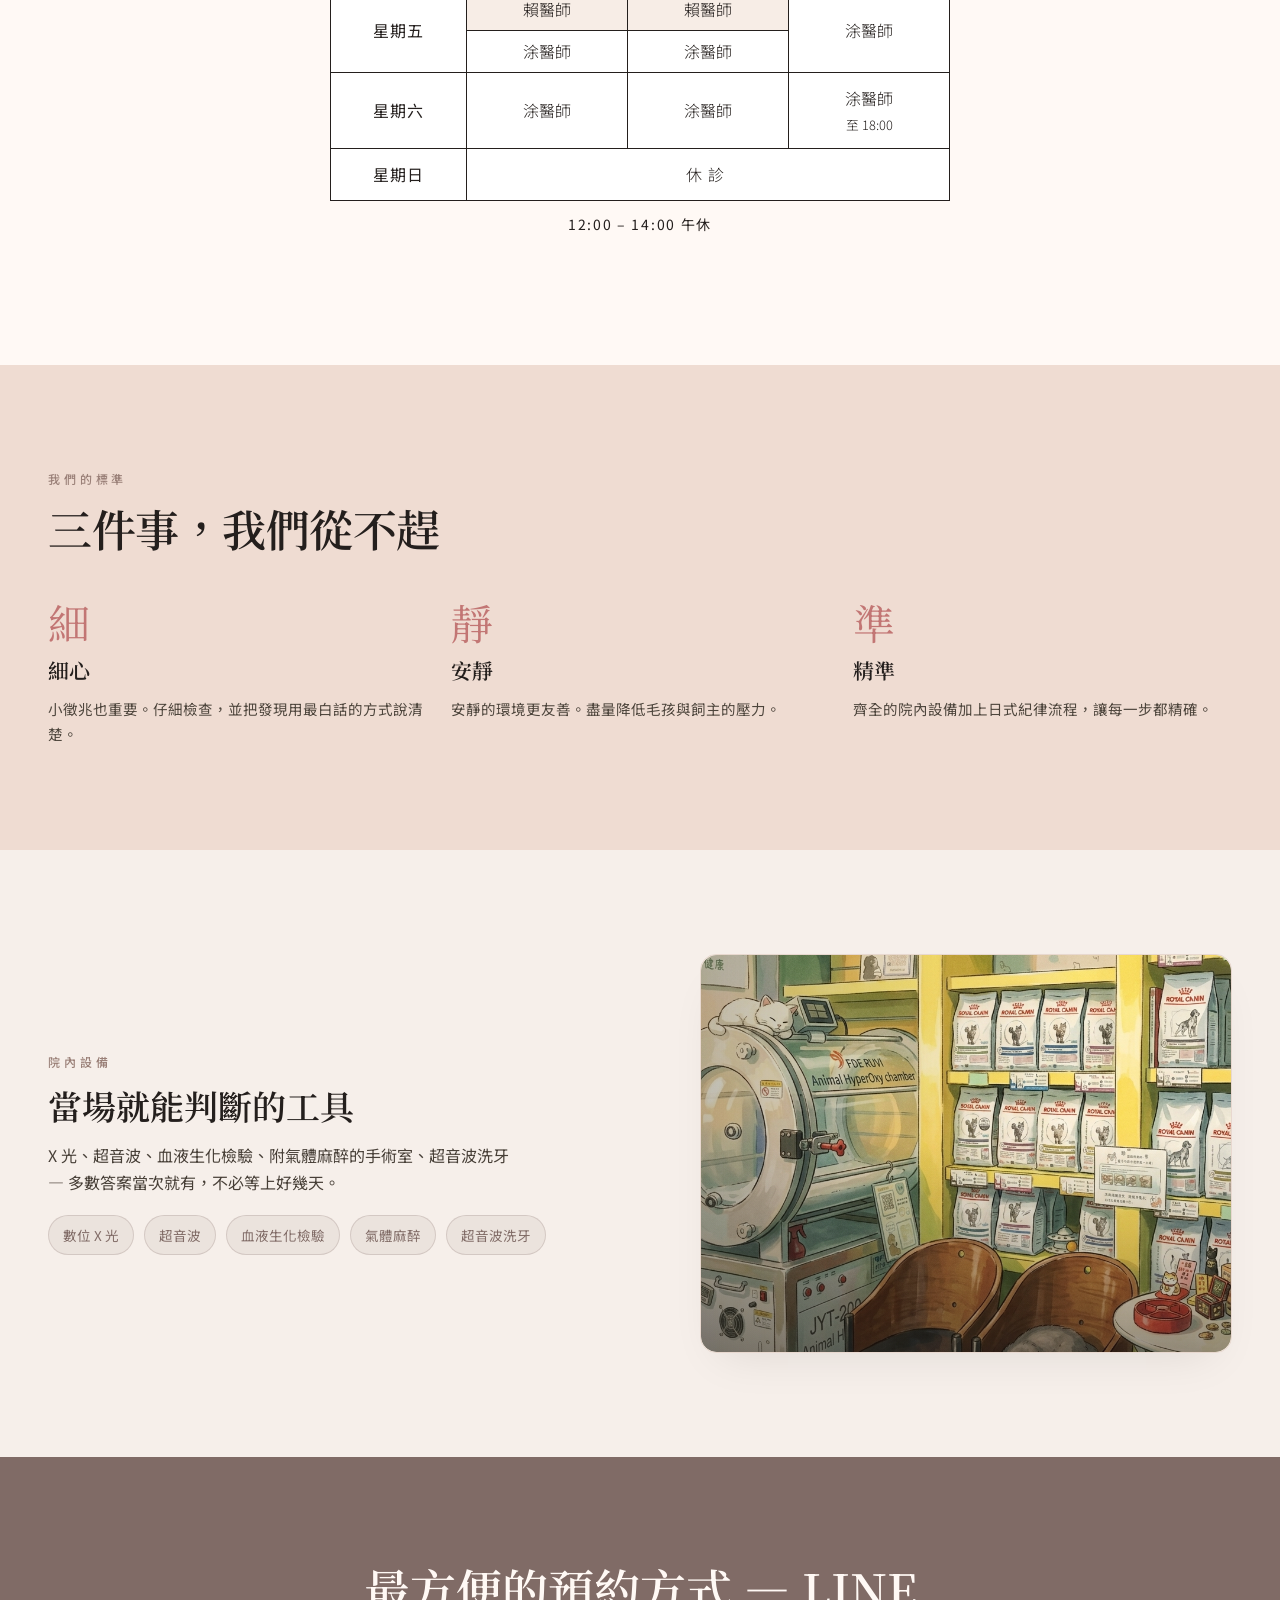
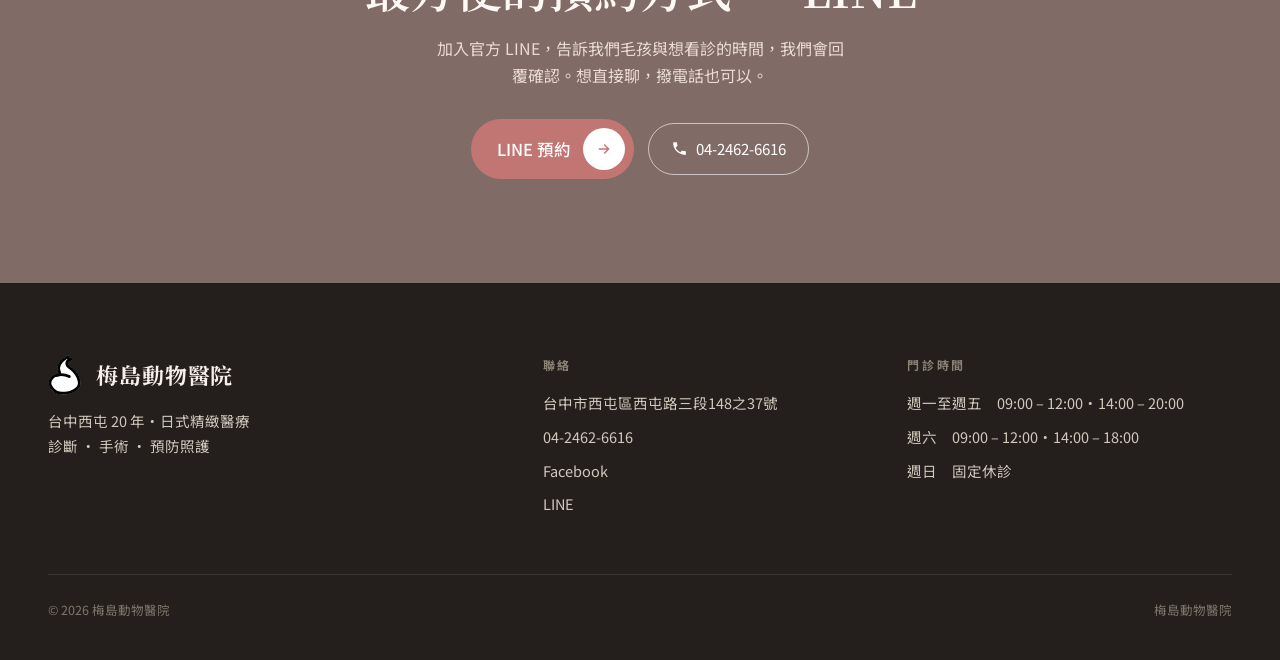
==== commit 29349d94: "feat(about): clinic schedule table under 院長的話 (zh/en, mobile-first) Co-Authored-By: Claude Opus 5.5 " ====
--- a/about.html
+++ b/about.html
@@ -17,8 +17,8 @@
 <link rel="preconnect" href="https://fonts.googleapis.com" />
 <link rel="preconnect" href="https://fonts.gstatic.com" crossorigin />
 <link href="https://fonts.googleapis.com/css2?family=Noto+Sans+TC:wght@300;400;500;700&family=Noto+Serif+TC:wght@400;600;700&display=swap" rel="stylesheet" />
-<link rel="stylesheet" href="assets/styles.css?v=38" />
-<script src="assets/app.js?v=34" defer></script>
+<link rel="stylesheet" href="assets/styles.css?v=39" />
+<script src="assets/app.js?v=35" defer></script>
 </head>
 <body>
 
@@ -59,6 +59,22 @@
     <p data-i18n="ab.p2">他把<span class="em">日式的細心、安靜、精準</span>帶進診間，並不定期返日進修，把更先進的技術與藥品帶回來。</p>
     <p data-i18n="ab.p3">20 年下來，這套標準如今支撐著每一次診斷、每一台手術、每一次回診與長期健康管理。</p>
     <div class="story-line"></div>
+    <div class="sched">
+      <h3 class="sched-h" data-i18n="sch.h">門診時間表</h3>
+      <table class="sched-t">
+        <thead><tr><th></th><th>09:00<br>– 12:00</th><th>14:00<br>– 17:00</th><th>17:00<br>– 20:00</th></tr></thead>
+        <tbody>
+        <tr><th scope="row" data-i18n="sch.mon">星期一</th><td><span data-i18n="sch.tu">涂醫師</span></td><td><span data-i18n="sch.tu">涂醫師</span></td><td><span data-i18n="sch.tu">涂醫師</span></td></tr>
+        <tr><th scope="row" data-i18n="sch.tue">星期二</th><td class="lai"><span data-i18n="sch.lai">賴醫師</span></td><td class="lai"><span data-i18n="sch.lai">賴醫師</span></td><td><span data-i18n="sch.tu">涂醫師</span></td></tr>
+        <tr><th scope="row" data-i18n="sch.wed">星期三</th><td><span data-i18n="sch.tu">涂醫師</span></td><td><span data-i18n="sch.tu">涂醫師</span></td><td><span data-i18n="sch.tu">涂醫師</span></td></tr>
+        <tr><th scope="row" data-i18n="sch.thu">星期四</th><td class="two"><div class="lai"><span data-i18n="sch.lai">賴醫師</span></div><div><span data-i18n="sch.tu">涂醫師</span></div></td><td class="two"><div class="lai"><span data-i18n="sch.lai">賴醫師</span></div><div><span data-i18n="sch.tu">涂醫師</span></div></td><td><span data-i18n="sch.tu">涂醫師</span></td></tr>
+        <tr><th scope="row" data-i18n="sch.fri">星期五</th><td class="two"><div class="lai"><span data-i18n="sch.lai">賴醫師</span></div><div><span data-i18n="sch.tu">涂醫師</span></div></td><td class="two"><div class="lai"><span data-i18n="sch.lai">賴醫師</span></div><div><span data-i18n="sch.tu">涂醫師</span></div></td><td><span data-i18n="sch.tu">涂醫師</span></td></tr>
+        <tr><th scope="row" data-i18n="sch.sat">星期六</th><td><span data-i18n="sch.tu">涂醫師</span></td><td><span data-i18n="sch.tu">涂醫師</span></td><td><span data-i18n="sch.tu">涂醫師</span><small data-i18n="sch.sat18">至 18:00</small></td></tr>
+        <tr><th scope="row" data-i18n="sch.sun">星期日</th><td colspan="3" class="off" data-i18n="sch.off">休診</td></tr>
+        </tbody>
+      </table>
+      <p class="sched-note" data-i18n="sch.lunch">12:00 – 14:00 午休</p>
+    </div>
   </div>
 </section>
 
--- a/assets/styles.css
+++ b/assets/styles.css
@@ -386,3 +386,19 @@
     -webkit-mask-image:linear-gradient(180deg,transparent 0,#000 22%,#000 80%,transparent 100%);
     mask-image:linear-gradient(180deg,transparent 0,#000 22%,#000 80%,transparent 100%)}
 }
+
+/* clinic schedule (about · 院長的話) */
+.sched{margin:46px auto 0;max-width:620px}
+.sched-h{font-family:var(--serif);font-weight:700;font-size:clamp(22px,2.4vw,28px);letter-spacing:.2em;margin:0 0 20px}
+.sched-t{width:100%;border-collapse:collapse;table-layout:fixed;font-size:clamp(14px,1.5vw,16px);font-weight:300;color:var(--ink);background:#fff}
+.sched-t th,.sched-t td{border:1px solid var(--ink);padding:12px 6px;text-align:center;vertical-align:middle;font-weight:300}
+.sched-t thead th{font-size:clamp(12px,1.3vw,14px);line-height:1.35;letter-spacing:.04em;background:#fff}
+.sched-t thead th:first-child,.sched-t tbody th{width:22%}
+.sched-t tbody th{font-weight:400;letter-spacing:.08em}
+.sched-t .lai{background:#F7EDE6}
+.sched-t td.two{padding:0}
+.sched-t td.two div{padding:7px 4px}
+.sched-t td.two div+div{border-top:1px solid var(--ink)}
+.sched-t small{display:block;font-size:.8em;margin-top:2px}
+.sched-t .off{letter-spacing:.4em}
+.story .sched-note{font-size:14px;letter-spacing:.12em;margin:12px auto 0;color:var(--ink)}
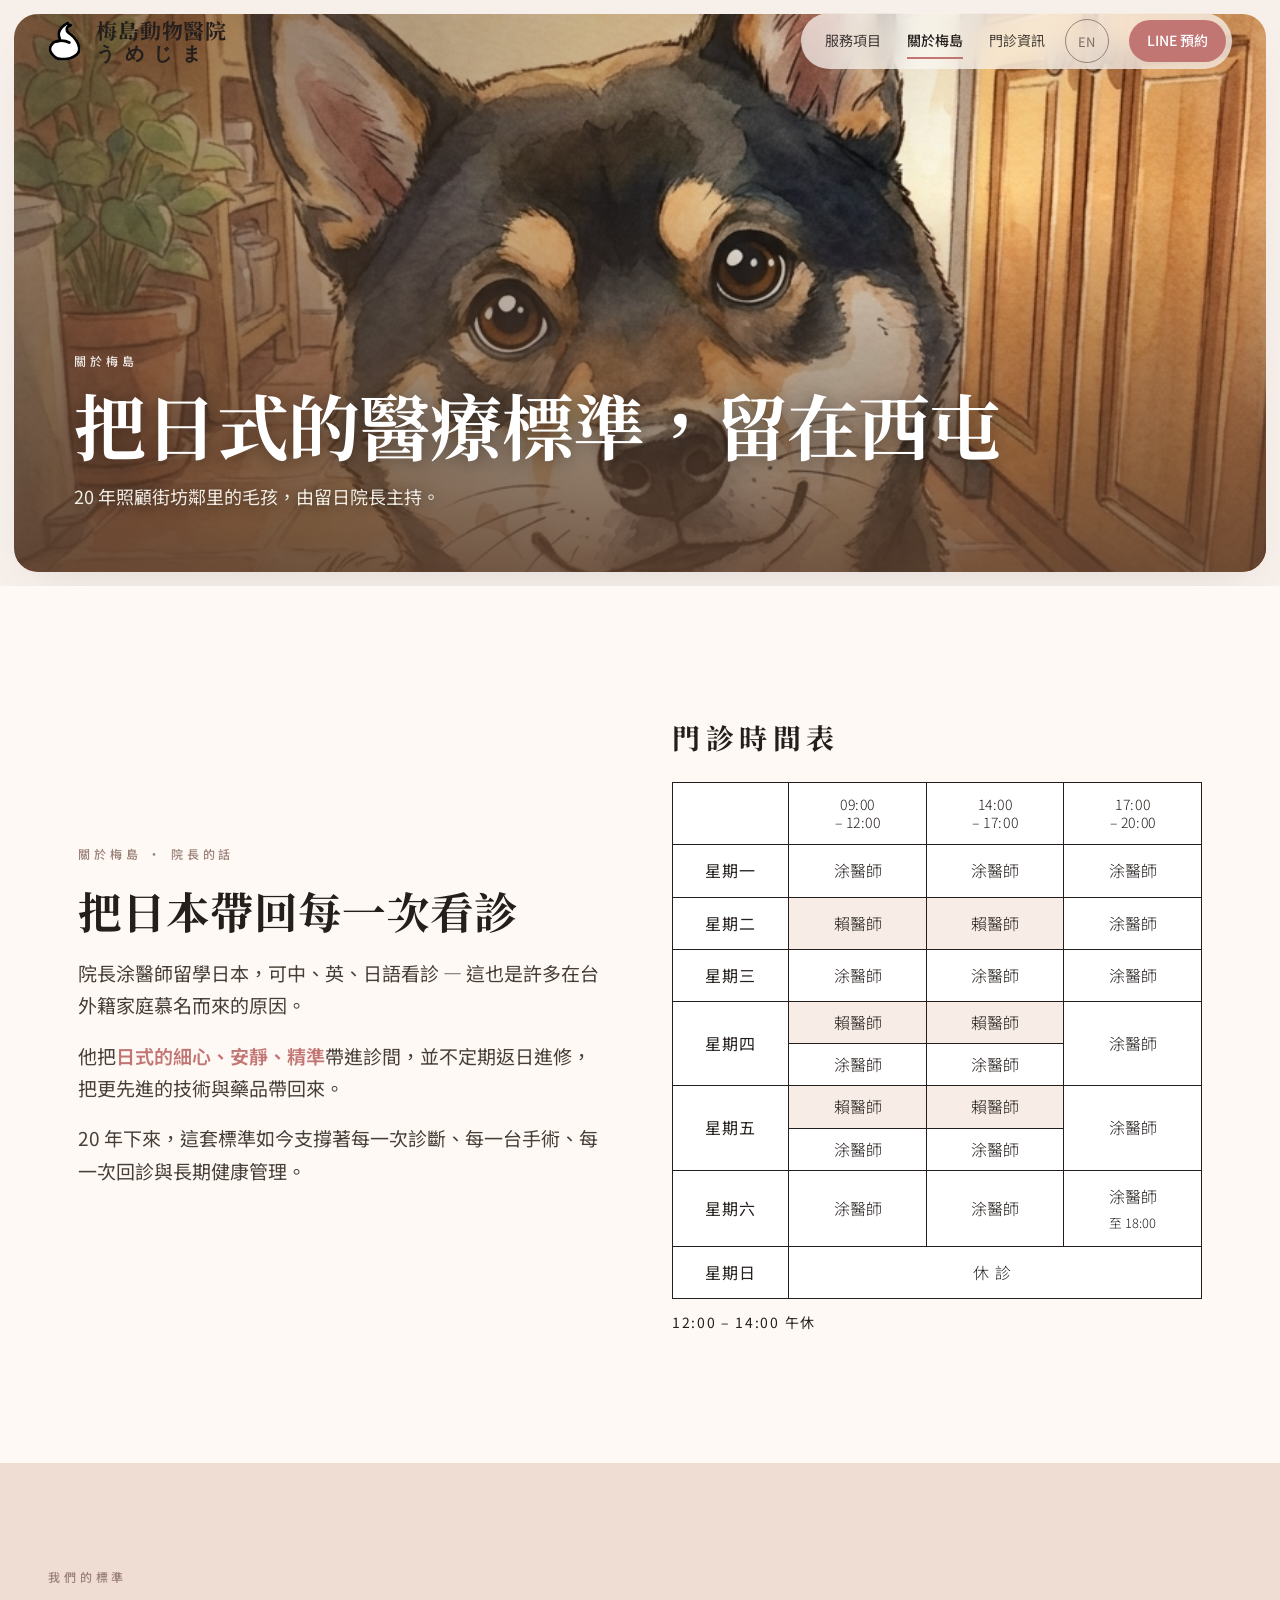
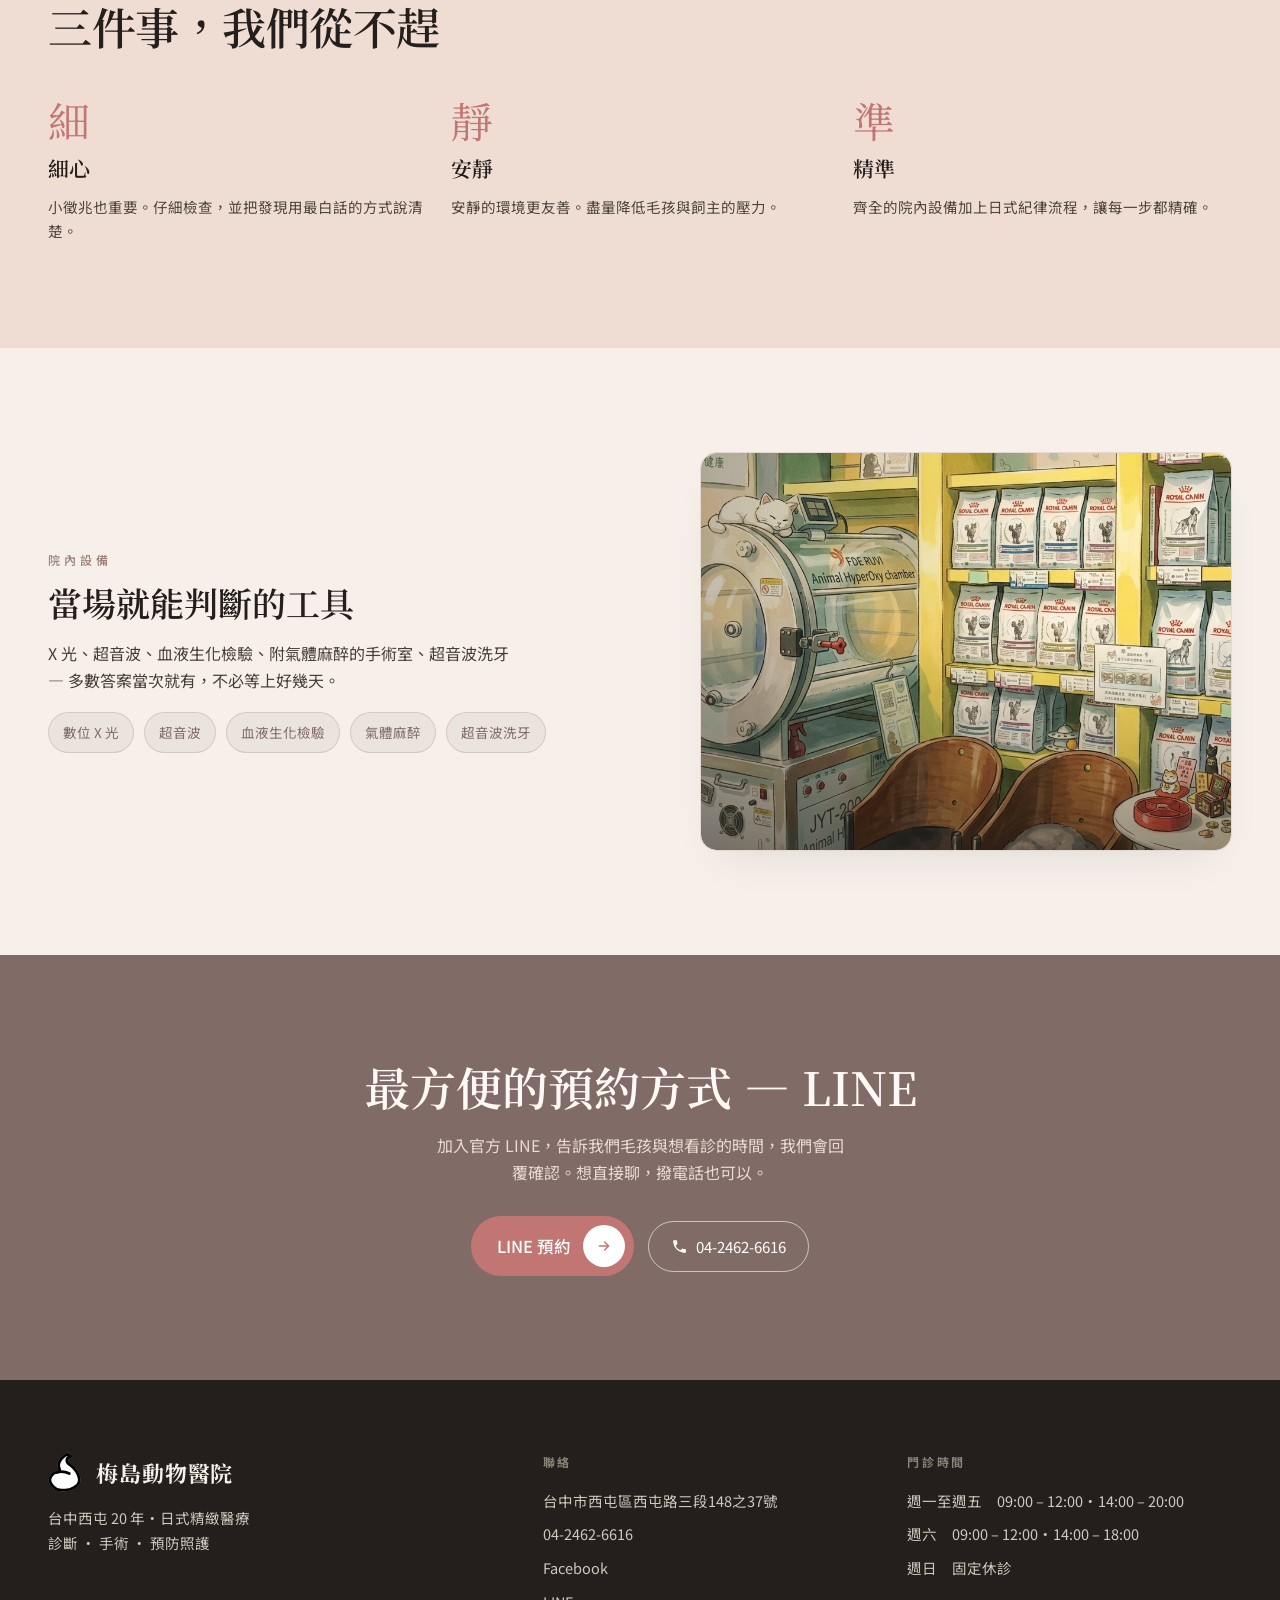
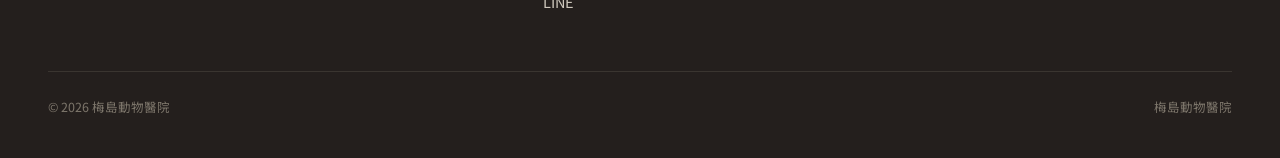
==== commit bb5ebd51: "style(about): text left, schedule right on desktop Co-Authored-By: Claude Opus 5.5 <noreply@anthropi" ====
--- a/about.html
+++ b/about.html
@@ -17,7 +17,7 @@
 <link rel="preconnect" href="https://fonts.googleapis.com" />
 <link rel="preconnect" href="https://fonts.gstatic.com" crossorigin />
 <link href="https://fonts.googleapis.com/css2?family=Noto+Sans+TC:wght@300;400;500;700&family=Noto+Serif+TC:wght@400;600;700&display=swap" rel="stylesheet" />
-<link rel="stylesheet" href="assets/styles.css?v=39" />
+<link rel="stylesheet" href="assets/styles.css?v=40" />
 <script src="assets/app.js?v=35" defer></script>
 </head>
 <body>
@@ -52,13 +52,15 @@
 <!-- DIRECTOR STORY -->
 <section class="story">
   <div class="story-ghost" aria-hidden="true">日式</div>
-  <div class="wrap story-in r">
+  <div class="wrap story-in story-split r">
+    <div class="story-txt">
     <p class="kicker" data-i18n="story.kicker">關於梅島 · 院長的話</p>
     <h2 data-i18n="ab.h">把日本帶回每一次看診</h2>
     <p data-i18n="ab.p1">院長涂醫師留學日本，可中、英、日語看診 — 這也是許多在台外籍家庭慕名而來的原因。</p>
     <p data-i18n="ab.p2">他把<span class="em">日式的細心、安靜、精準</span>帶進診間，並不定期返日進修，把更先進的技術與藥品帶回來。</p>
     <p data-i18n="ab.p3">20 年下來，這套標準如今支撐著每一次診斷、每一台手術、每一次回診與長期健康管理。</p>
     <div class="story-line"></div>
+    </div>
     <div class="sched">
       <h3 class="sched-h" data-i18n="sch.h">門診時間表</h3>
       <table class="sched-t">
--- a/assets/styles.css
+++ b/assets/styles.css
@@ -402,3 +402,12 @@
 .sched-t small{display:block;font-size:.8em;margin-top:2px}
 .sched-t .off{letter-spacing:.4em}
 .story .sched-note{font-size:14px;letter-spacing:.12em;margin:12px auto 0;color:var(--ink)}
+@media(min-width:881px){
+  .story-split{max-width:1180px;display:grid;grid-template-columns:1fr 1fr;gap:clamp(40px,5vw,80px);align-items:center;text-align:left}
+  .story-split .story h2,.story-split h2{font-size:clamp(30px,3.4vw,46px)}
+  .story-split .story-txt p{margin-left:0}
+  .story-split .story-line{display:none}
+  .story-split .sched{margin:0;max-width:none}
+  .story-split .sched-h{text-align:left}
+  .story-split .sched-note{text-align:left;margin-left:0}
+}
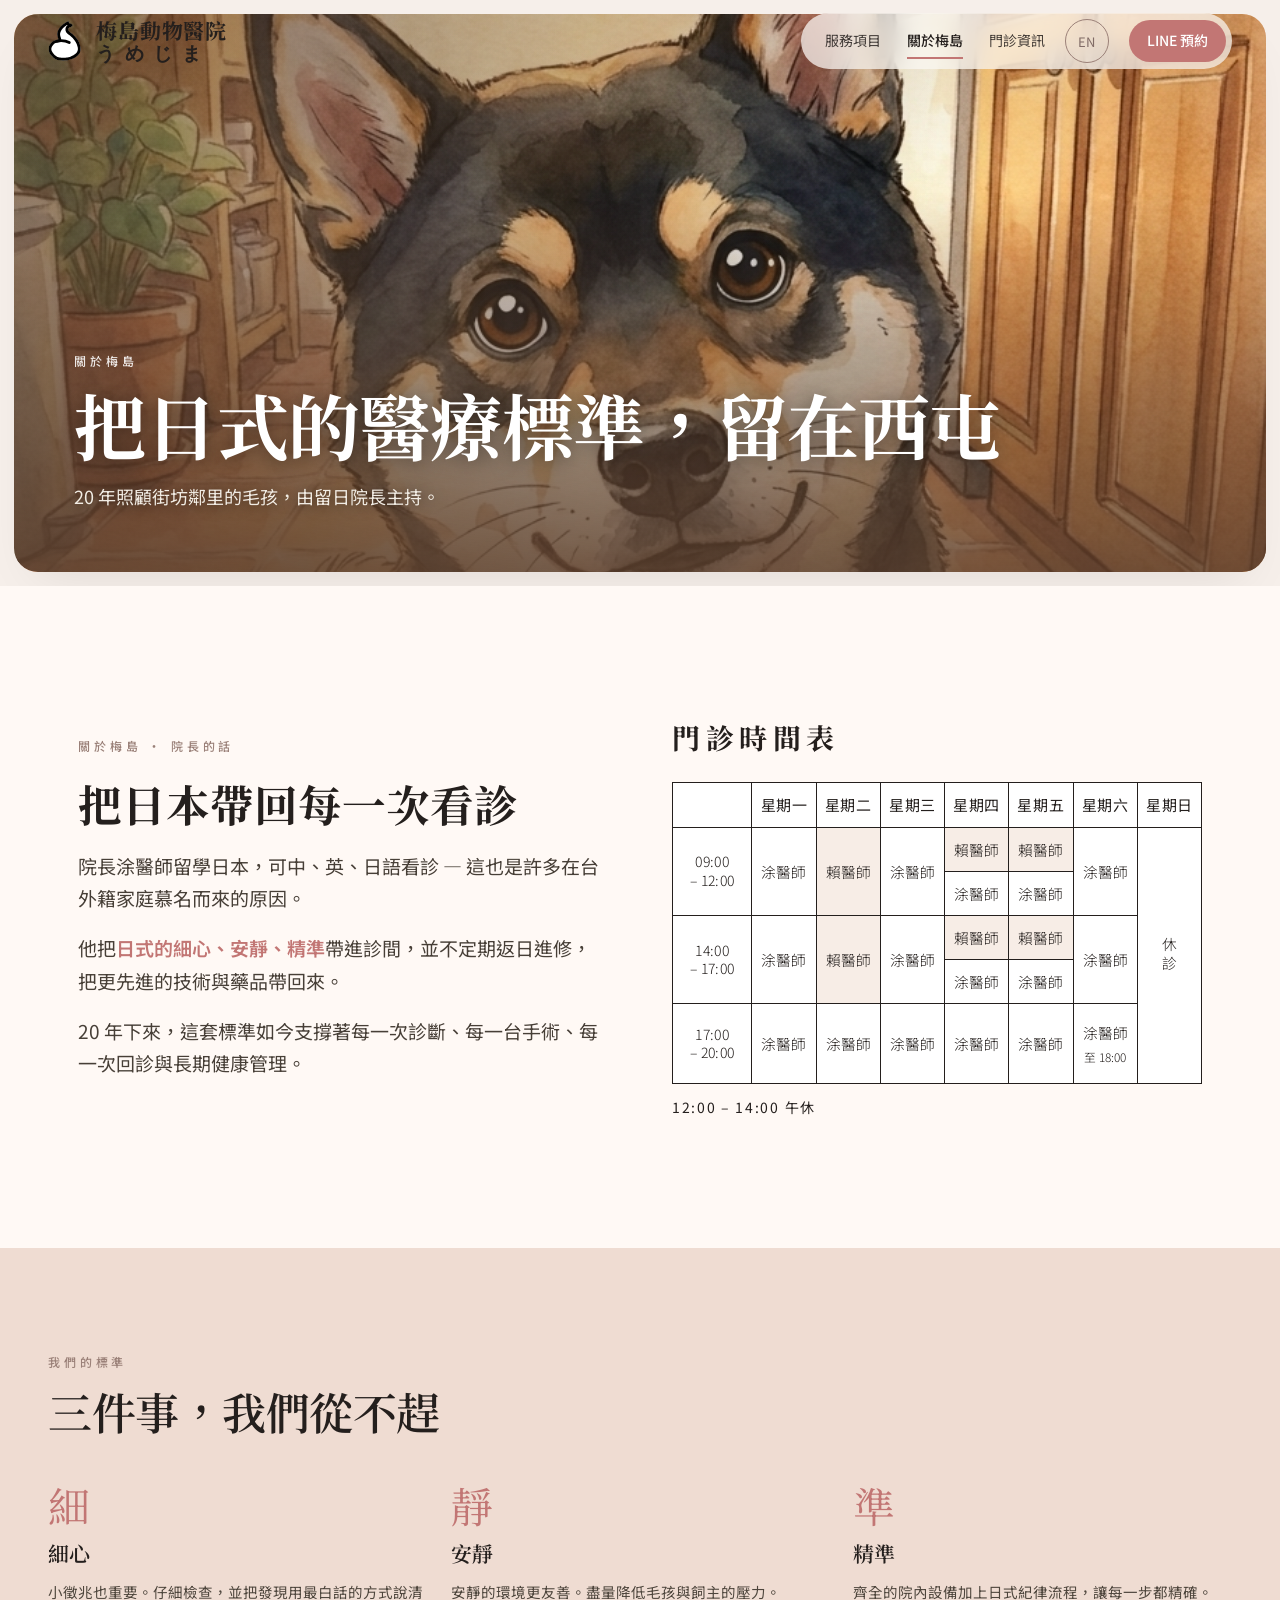
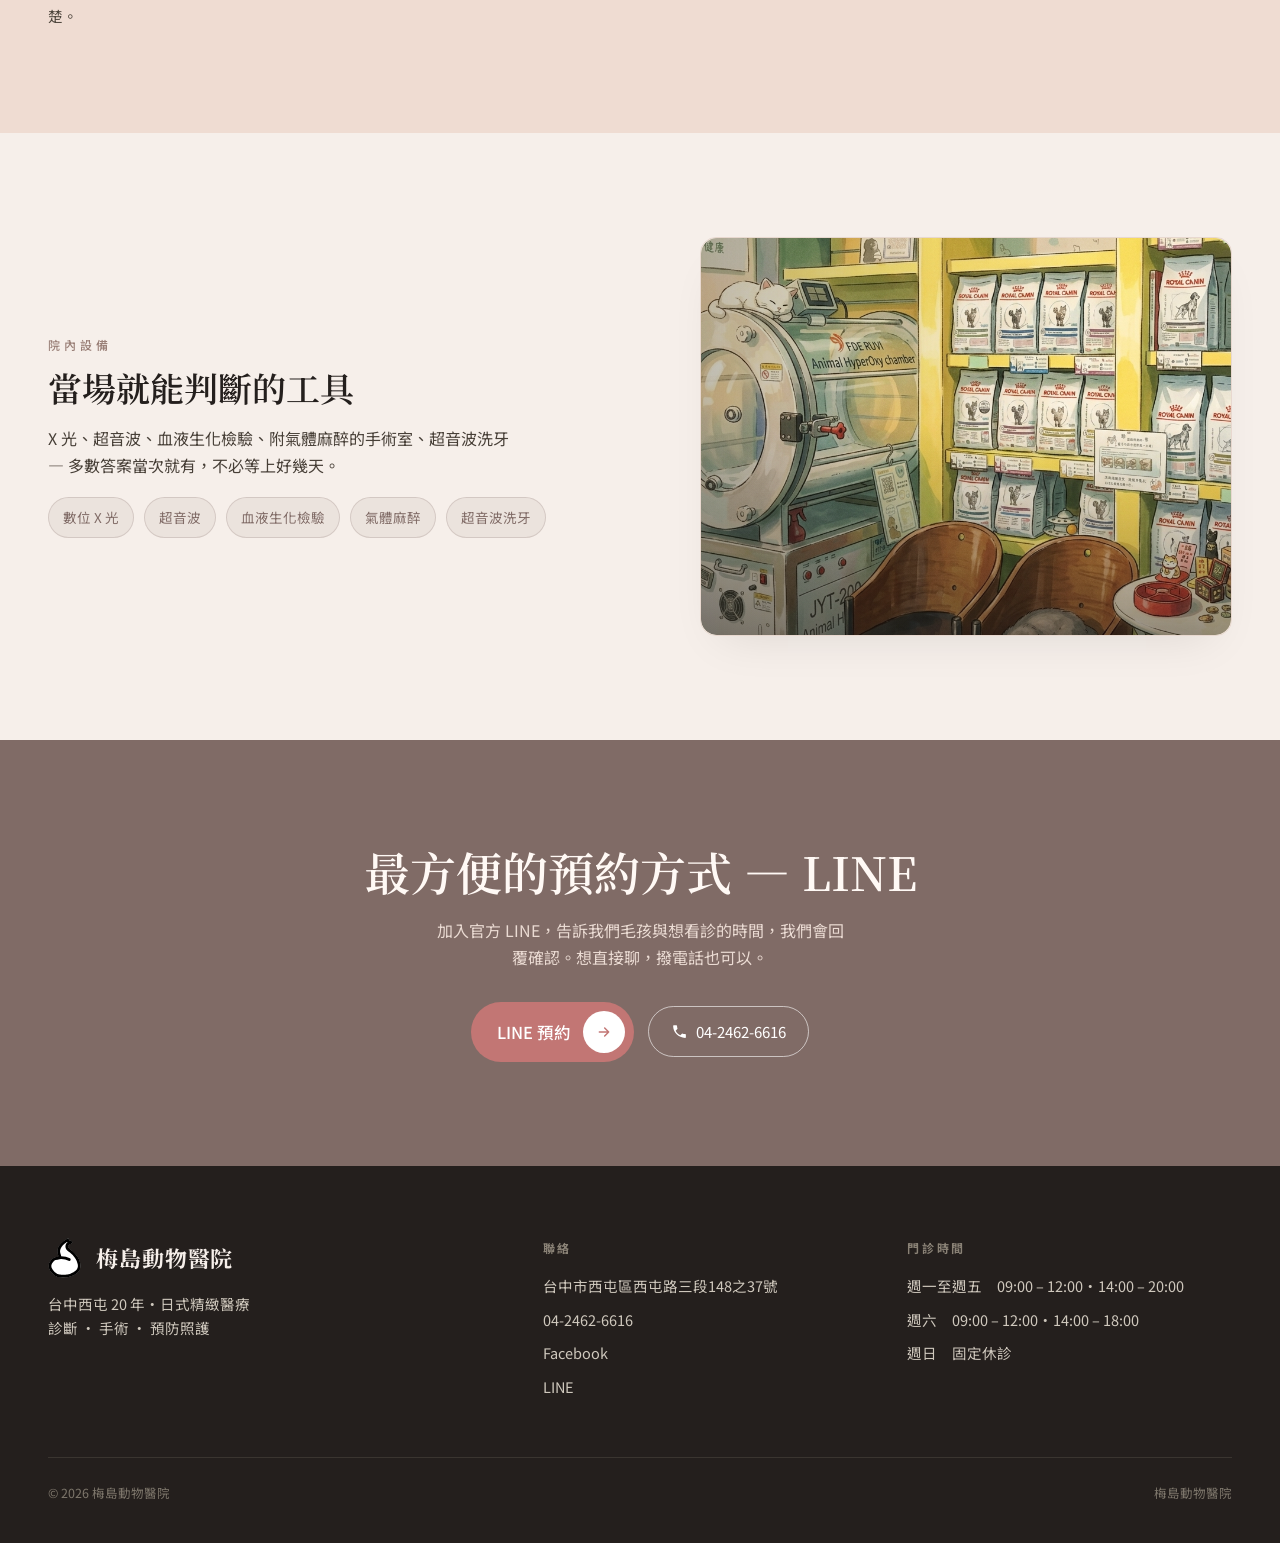
==== commit 198a9582: "style(about): desktop schedule with days across, time slots down Co-Authored-By: Claude Opus 5.5 <no" ====
--- a/about.html
+++ b/about.html
@@ -17,7 +17,7 @@
 <link rel="preconnect" href="https://fonts.googleapis.com" />
 <link rel="preconnect" href="https://fonts.gstatic.com" crossorigin />
 <link href="https://fonts.googleapis.com/css2?family=Noto+Sans+TC:wght@300;400;500;700&family=Noto+Serif+TC:wght@400;600;700&display=swap" rel="stylesheet" />
-<link rel="stylesheet" href="assets/styles.css?v=40" />
+<link rel="stylesheet" href="assets/styles.css?v=41" />
 <script src="assets/app.js?v=35" defer></script>
 </head>
 <body>
@@ -63,7 +63,15 @@
     </div>
     <div class="sched">
       <h3 class="sched-h" data-i18n="sch.h">門診時間表</h3>
-      <table class="sched-t">
+      <table class="sched-t sched-d">
+        <thead><tr><th></th><th data-i18n="sch.mon">星期一</th><th data-i18n="sch.tue">星期二</th><th data-i18n="sch.wed">星期三</th><th data-i18n="sch.thu">星期四</th><th data-i18n="sch.fri">星期五</th><th data-i18n="sch.sat">星期六</th><th data-i18n="sch.sun">星期日</th></tr></thead>
+        <tbody>
+        <tr><th scope="row">09:00<br>– 12:00</th><td><span data-i18n="sch.tu">涂醫師</span></td><td class="lai"><span data-i18n="sch.lai">賴醫師</span></td><td><span data-i18n="sch.tu">涂醫師</span></td><td class="two"><div class="lai"><span data-i18n="sch.lai">賴醫師</span></div><div><span data-i18n="sch.tu">涂醫師</span></div></td><td class="two"><div class="lai"><span data-i18n="sch.lai">賴醫師</span></div><div><span data-i18n="sch.tu">涂醫師</span></div></td><td><span data-i18n="sch.tu">涂醫師</span></td><td rowspan="3" class="off v" data-i18n="sch.off">休診</td></tr>
+        <tr><th scope="row">14:00<br>– 17:00</th><td><span data-i18n="sch.tu">涂醫師</span></td><td class="lai"><span data-i18n="sch.lai">賴醫師</span></td><td><span data-i18n="sch.tu">涂醫師</span></td><td class="two"><div class="lai"><span data-i18n="sch.lai">賴醫師</span></div><div><span data-i18n="sch.tu">涂醫師</span></div></td><td class="two"><div class="lai"><span data-i18n="sch.lai">賴醫師</span></div><div><span data-i18n="sch.tu">涂醫師</span></div></td><td><span data-i18n="sch.tu">涂醫師</span></td></tr>
+        <tr><th scope="row">17:00<br>– 20:00</th><td><span data-i18n="sch.tu">涂醫師</span></td><td><span data-i18n="sch.tu">涂醫師</span></td><td><span data-i18n="sch.tu">涂醫師</span></td><td><span data-i18n="sch.tu">涂醫師</span></td><td><span data-i18n="sch.tu">涂醫師</span></td><td><span data-i18n="sch.tu">涂醫師</span><small data-i18n="sch.sat18">至 18:00</small></td></tr>
+        </tbody>
+      </table>
+      <table class="sched-t sched-m">
         <thead><tr><th></th><th>09:00<br>– 12:00</th><th>14:00<br>– 17:00</th><th>17:00<br>– 20:00</th></tr></thead>
         <tbody>
         <tr><th scope="row" data-i18n="sch.mon">星期一</th><td><span data-i18n="sch.tu">涂醫師</span></td><td><span data-i18n="sch.tu">涂醫師</span></td><td><span data-i18n="sch.tu">涂醫師</span></td></tr>
--- a/assets/styles.css
+++ b/assets/styles.css
@@ -411,3 +411,13 @@
   .story-split .sched-h{text-align:left}
   .story-split .sched-note{text-align:left;margin-left:0}
 }
+.sched-d{display:none}
+@media(min-width:881px){
+  .sched-m{display:none}.sched-d{display:table}
+  .sched-d thead th:first-child,.sched-d tbody th{width:15%}
+  .sched-d thead th{font-size:clamp(13px,1.2vw,15px);font-weight:400;padding:12px 2px}
+  .sched-d tbody th{font-size:clamp(12px,1.1vw,14px);font-weight:300;line-height:1.35;letter-spacing:.02em}
+  .sched-d td{padding:16px 2px;font-size:clamp(13px,1.15vw,15px)}
+  .sched-d td.two div{padding:9px 2px}
+  .sched-d .off.v{letter-spacing:.3em;writing-mode:vertical-rl}
+}
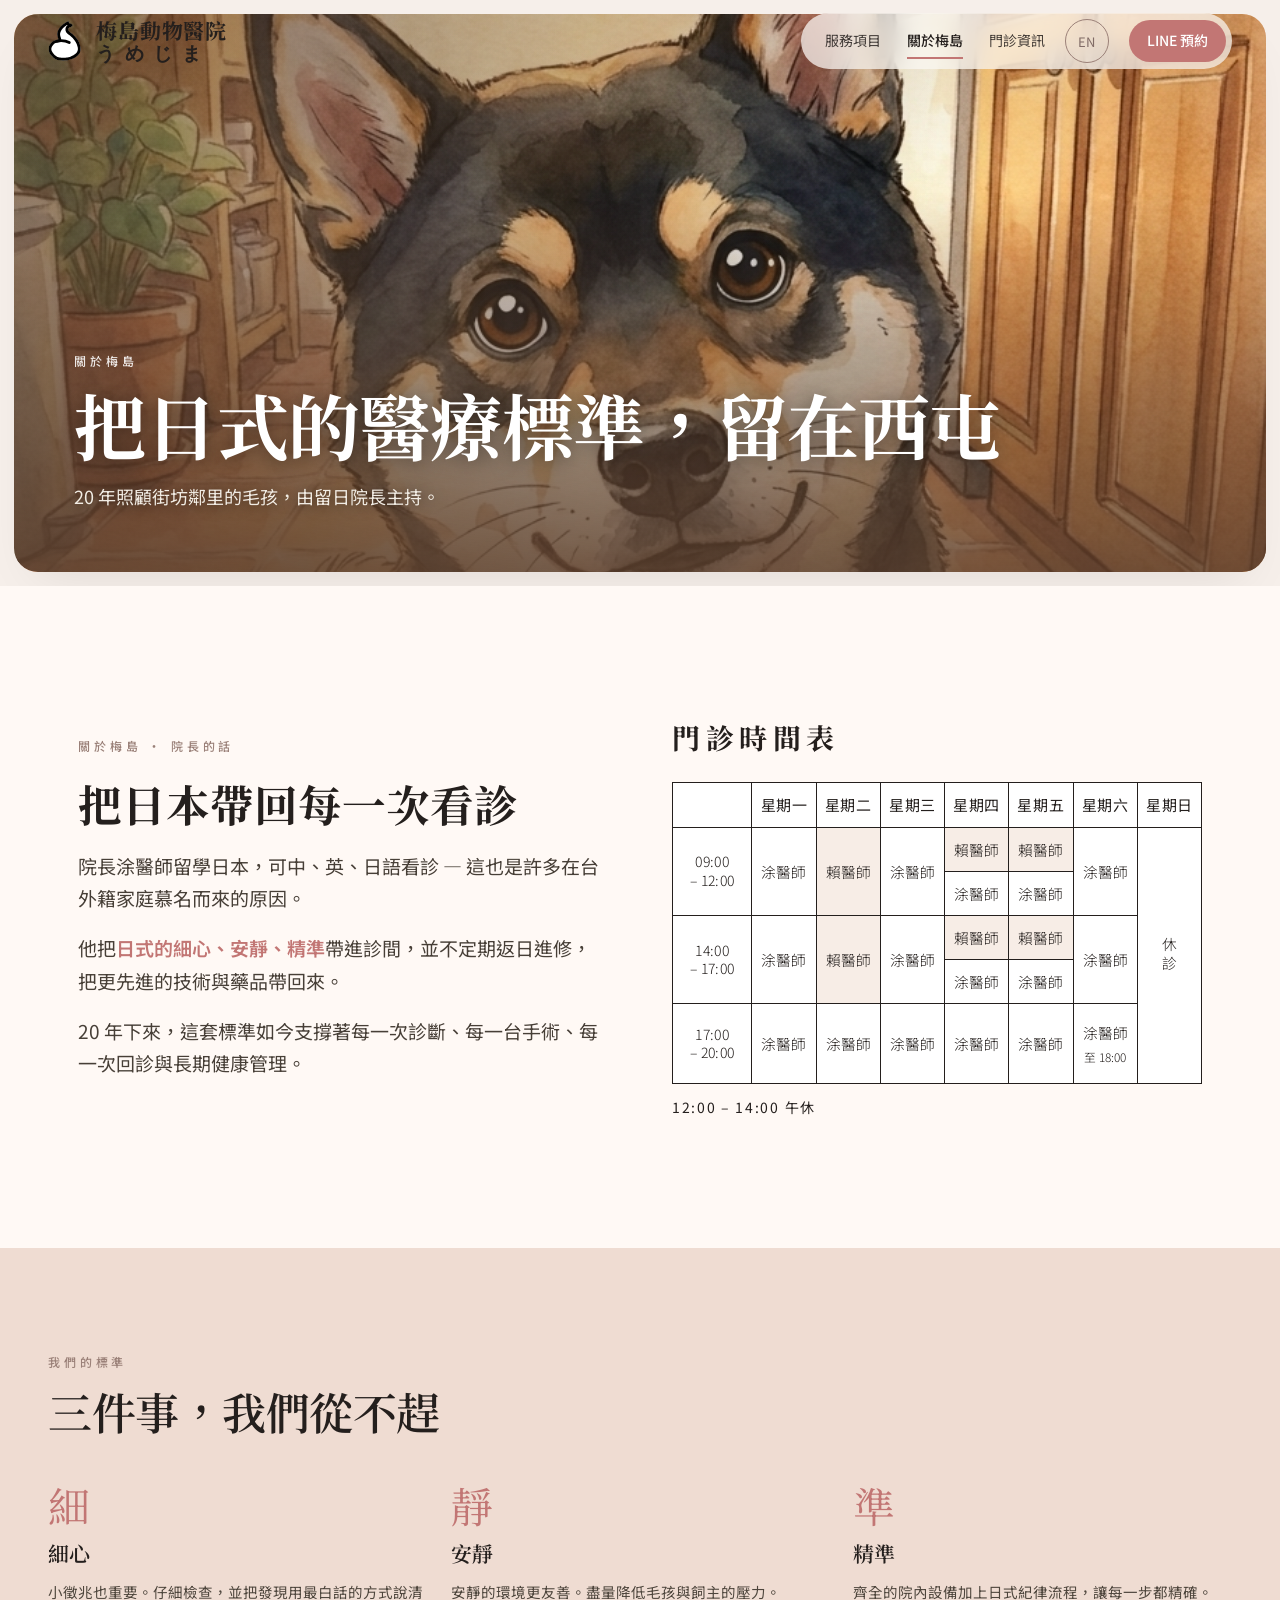
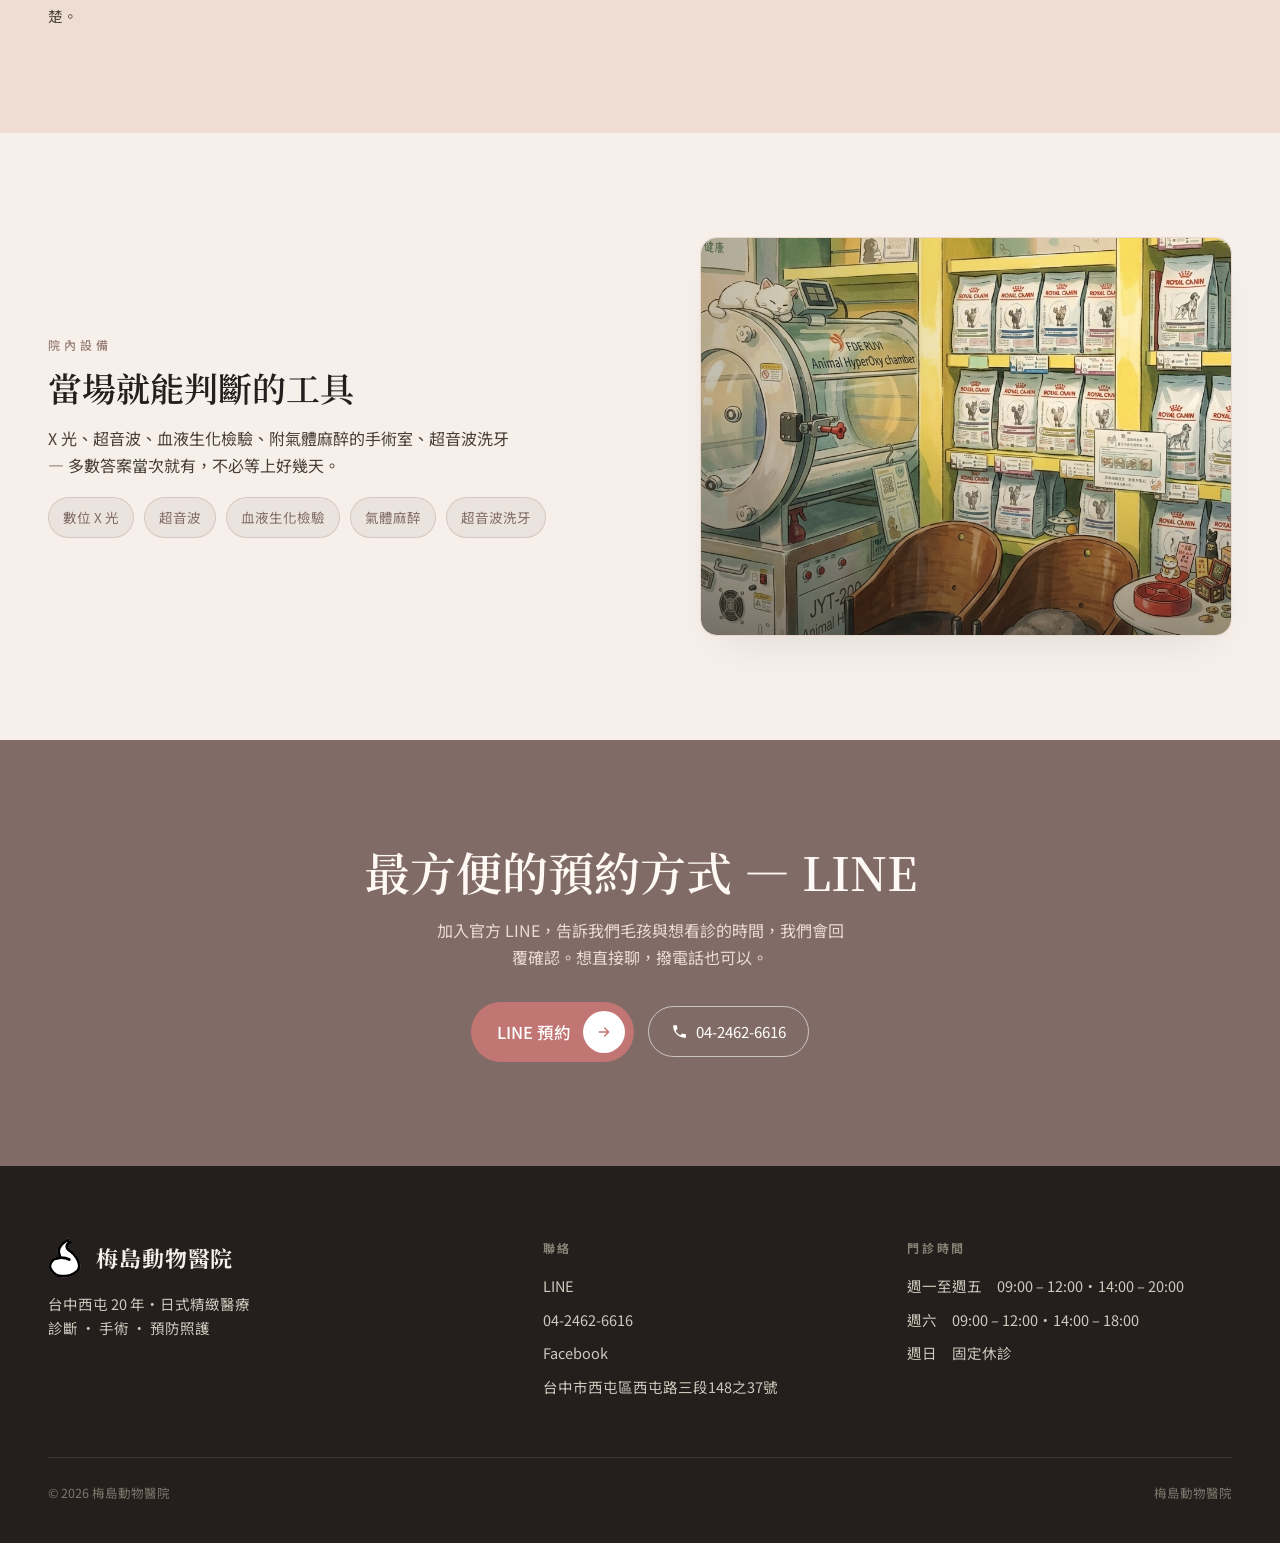
==== commit bb4e17fe: "style(footer): contact order LINE, phone, Facebook, address Co-Authored-By: Claude Opus 5.5 <noreply" ====
--- a/about.html
+++ b/about.html
@@ -156,10 +156,10 @@
       </div>
       <div>
         <h4 data-i18n="foot.contact">聯絡</h4>
-        <p>台中市西屯區西屯路三段148之37號</p>
+        <a href="https://lin.ee/q2NhyMW" data-line>LINE</a>
         <a href="tel:+886424626616">04-2462-6616</a>
         <a href="https://www.facebook.com/profile.php?id=100063917255991" target="_blank" rel="noopener">Facebook</a>
-        <a href="https://lin.ee/q2NhyMW" data-line>LINE</a>
+        <p>台中市西屯區西屯路三段148之37號</p>
       </div>
       <div>
         <h4 data-i18n="foot.hours">門診時間</h4>
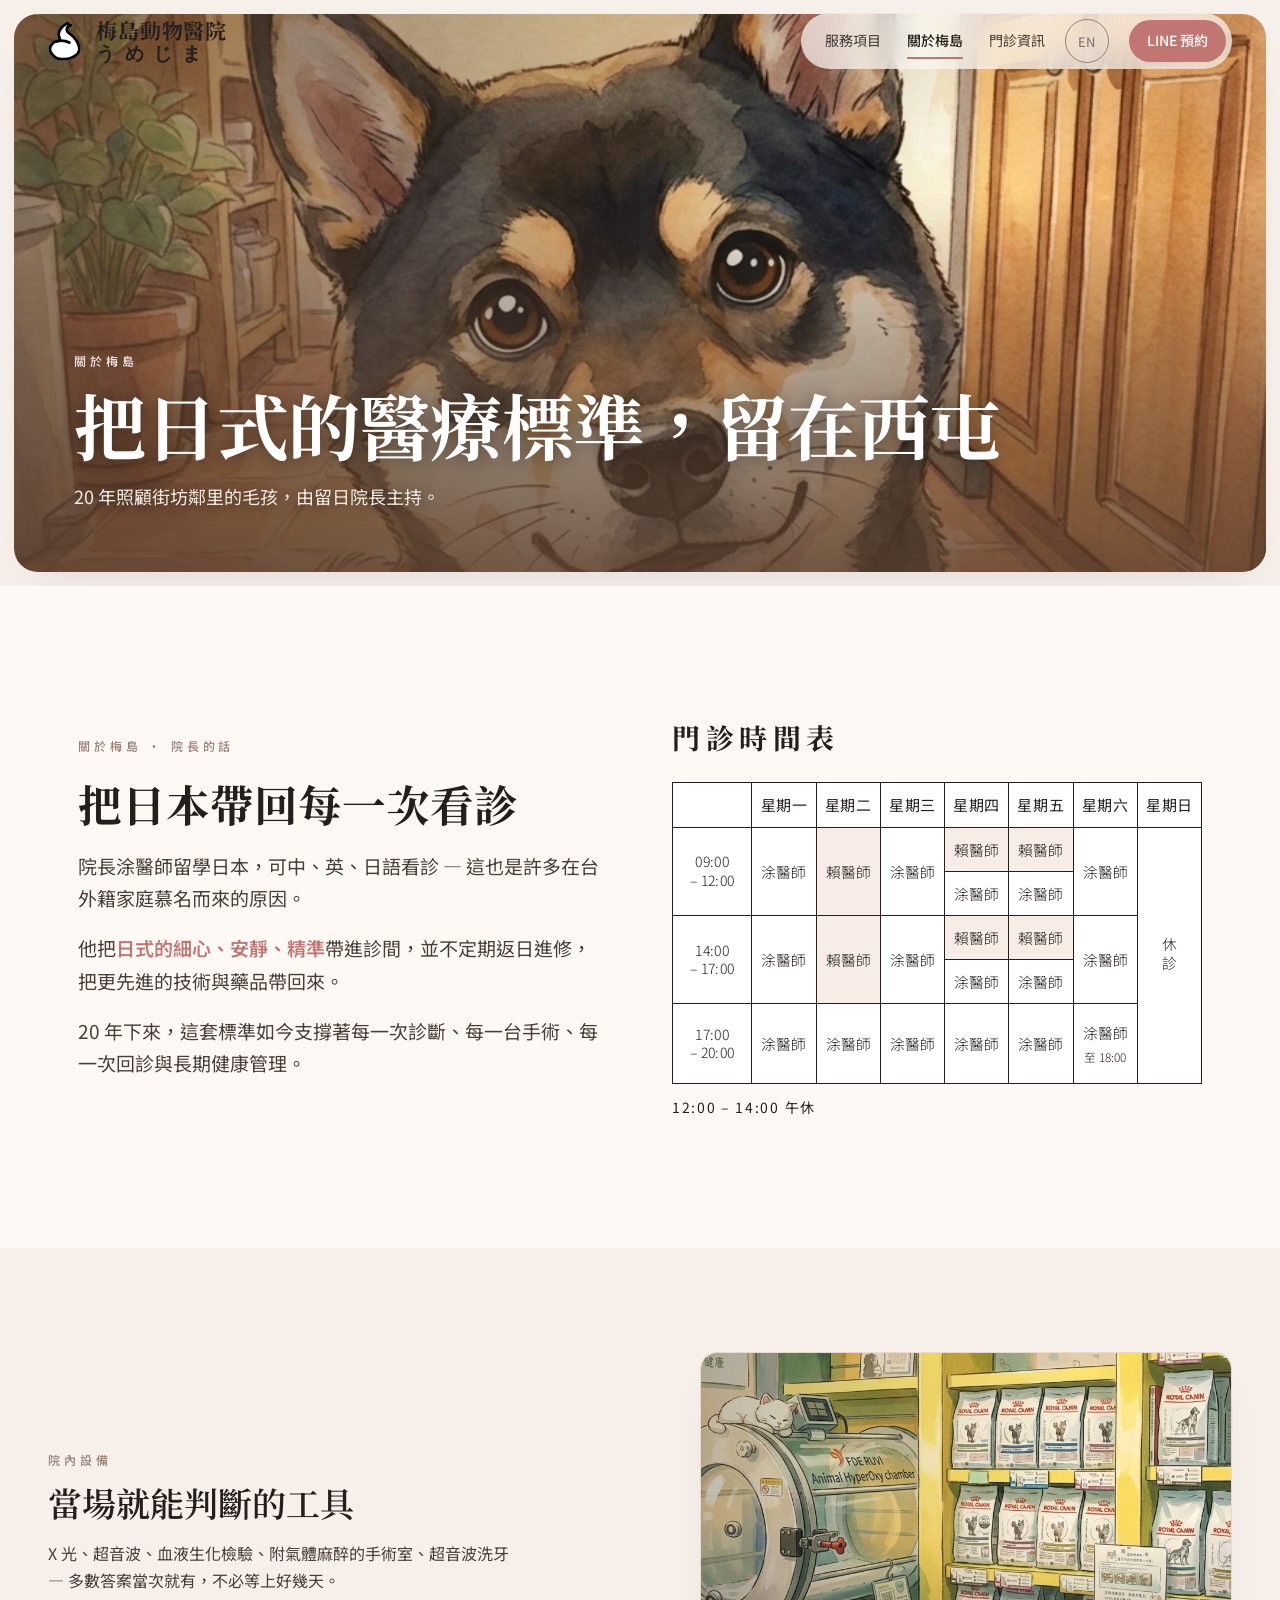
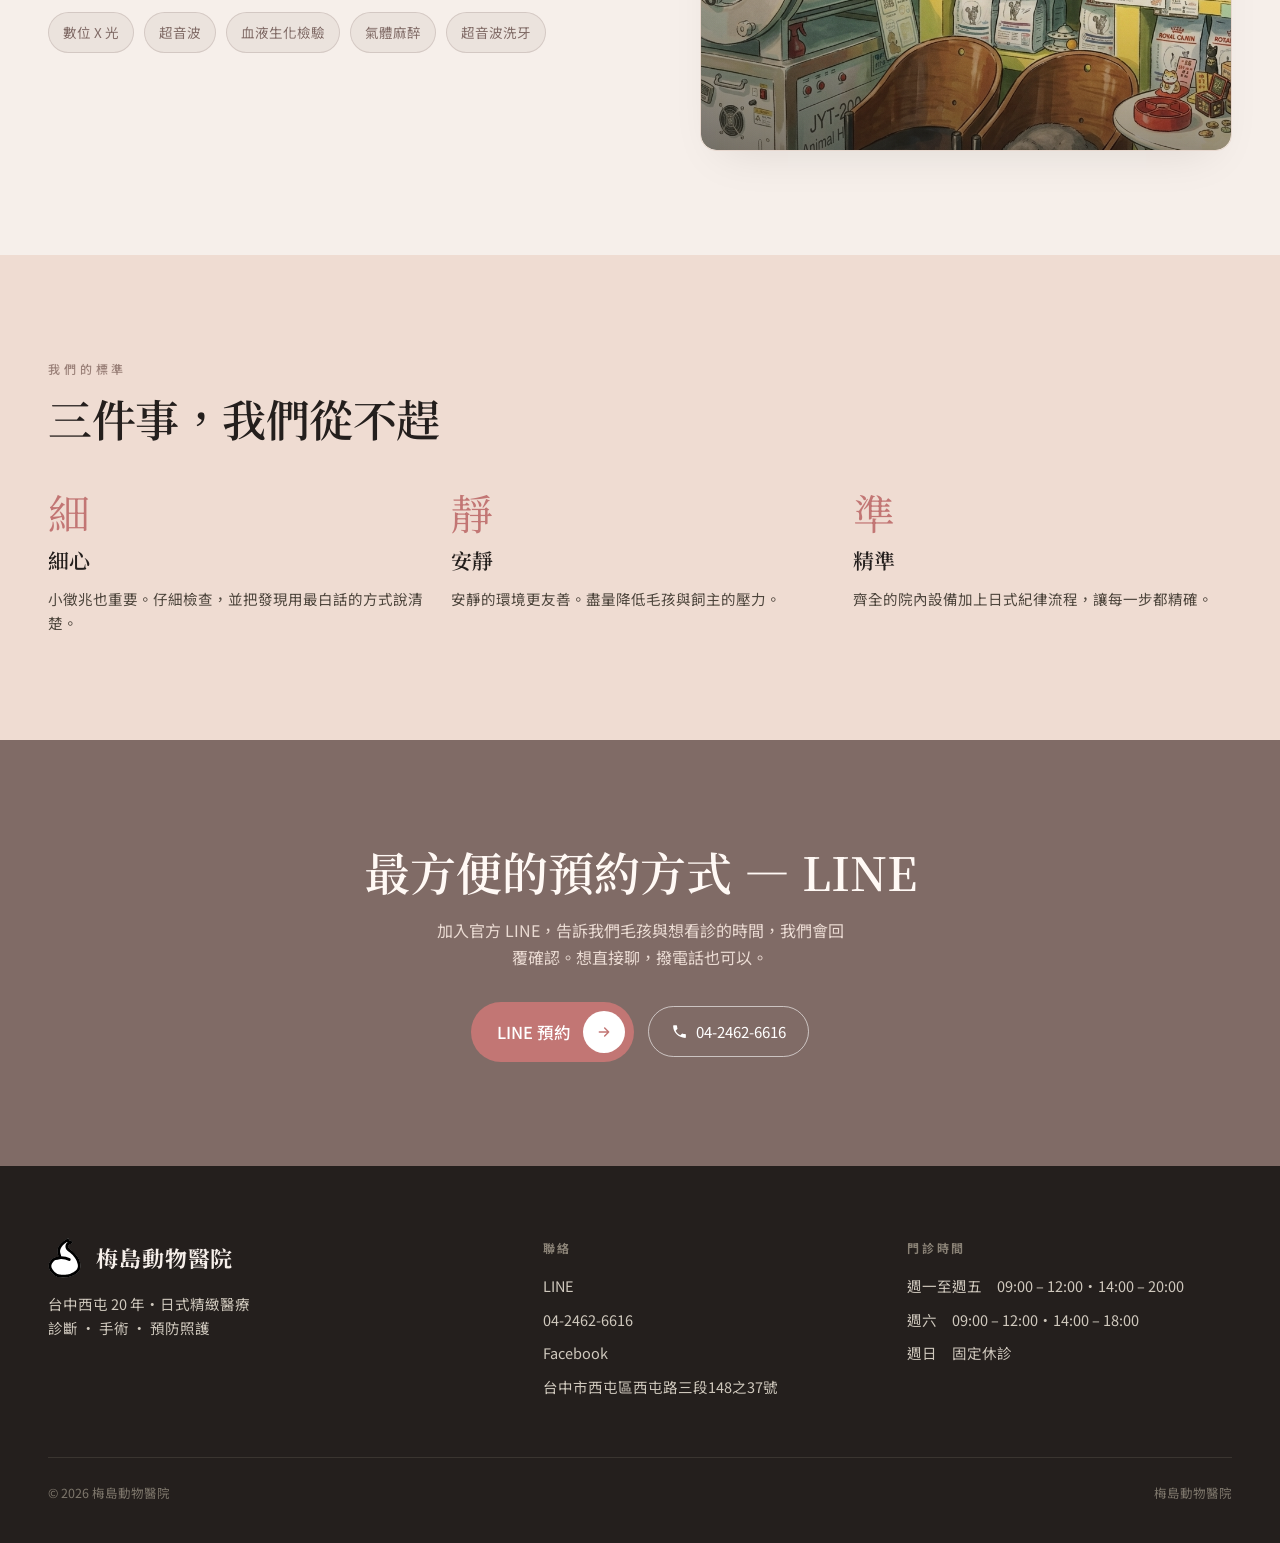
==== commit a1ee863c: "style(about): move equipment section above our standards Co-Authored-By: Claude Opus 5.5 <noreply@an" ====
--- a/about.html
+++ b/about.html
@@ -88,6 +88,25 @@
   </div>
 </section>
 
+<!-- EQUIPMENT TRUST -->
+<section class="band">
+  <div class="wrap split">
+    <div class="split-txt r">
+      <p class="kicker" data-i18n="at.k">院內設備</p>
+      <h3 data-i18n="at.h">當場就能判斷的工具</h3>
+      <p data-i18n="at.p">X 光、超音波、血液生化檢驗、附氣體麻醉的手術室、超音波洗牙 — 多數答案當次就有，不必等上好幾天。</p>
+      <div class="chips">
+        <span class="chip" data-i18n="sm.c1">數位 X 光</span>
+        <span class="chip" data-i18n="sm.c2">超音波</span>
+        <span class="chip" data-i18n="sm.c3">血液生化檢驗</span>
+        <span class="chip" data-i18n="sm.c5">氣體麻醉</span>
+        <span class="chip" data-i18n="sm.c6">超音波洗牙</span>
+      </div>
+    </div>
+    <div class="split-fig fig-photo r"><img src="assets/media/hyperoxy.png" alt="插畫風格：院內設備" loading="lazy" width="896" height="1200" /></div>
+  </div>
+</section>
+
 <!-- PHILOSOPHY 3-UP -->
 <section class="band band-wood">
   <div class="wrap">
@@ -112,25 +131,6 @@
         <p data-i18n="ph3.p">齊全的院內設備加上日式紀律流程，讓每一步都精確。</p>
       </div>
     </div>
-  </div>
-</section>
-
-<!-- EQUIPMENT TRUST -->
-<section class="band">
-  <div class="wrap split">
-    <div class="split-txt r">
-      <p class="kicker" data-i18n="at.k">院內設備</p>
-      <h3 data-i18n="at.h">當場就能判斷的工具</h3>
-      <p data-i18n="at.p">X 光、超音波、血液生化檢驗、附氣體麻醉的手術室、超音波洗牙 — 多數答案當次就有，不必等上好幾天。</p>
-      <div class="chips">
-        <span class="chip" data-i18n="sm.c1">數位 X 光</span>
-        <span class="chip" data-i18n="sm.c2">超音波</span>
-        <span class="chip" data-i18n="sm.c3">血液生化檢驗</span>
-        <span class="chip" data-i18n="sm.c5">氣體麻醉</span>
-        <span class="chip" data-i18n="sm.c6">超音波洗牙</span>
-      </div>
-    </div>
-    <div class="split-fig fig-photo r"><img src="assets/media/hyperoxy.png" alt="插畫風格：院內設備" loading="lazy" width="896" height="1200" /></div>
   </div>
 </section>
 
